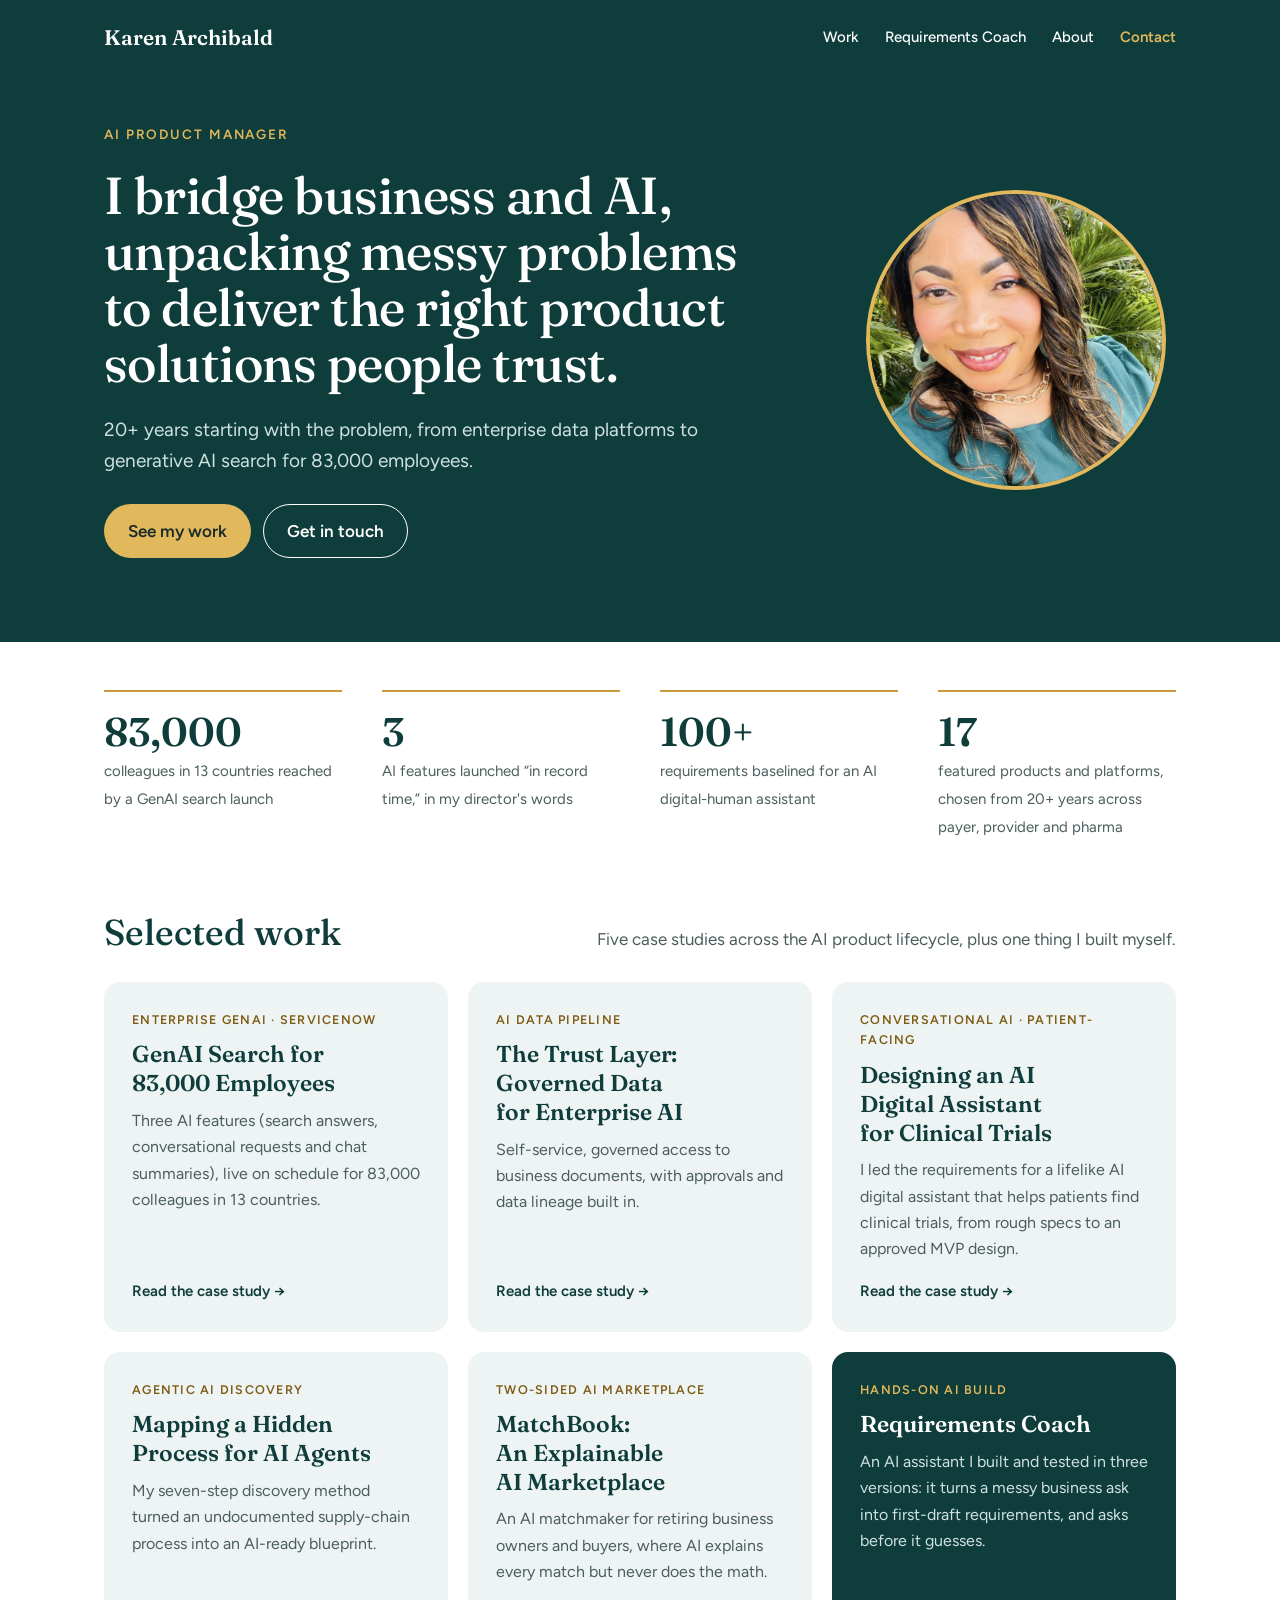
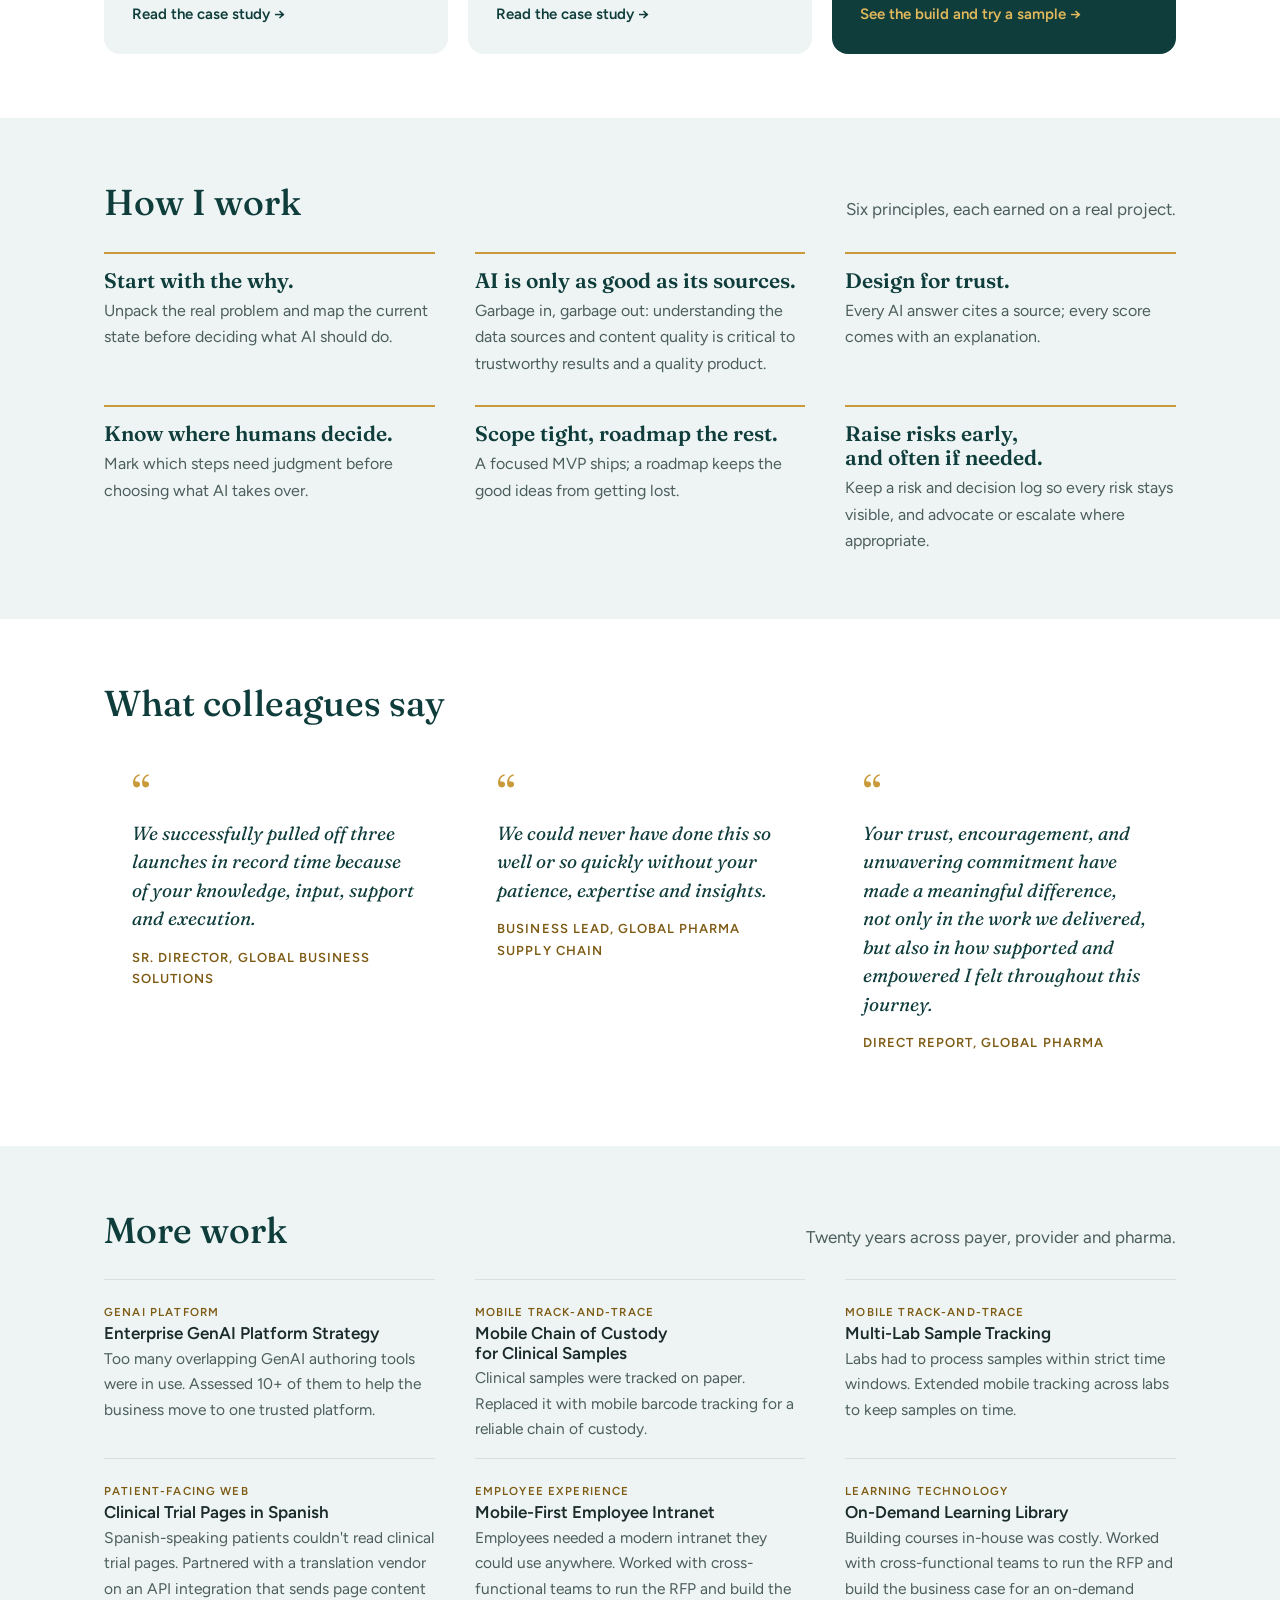
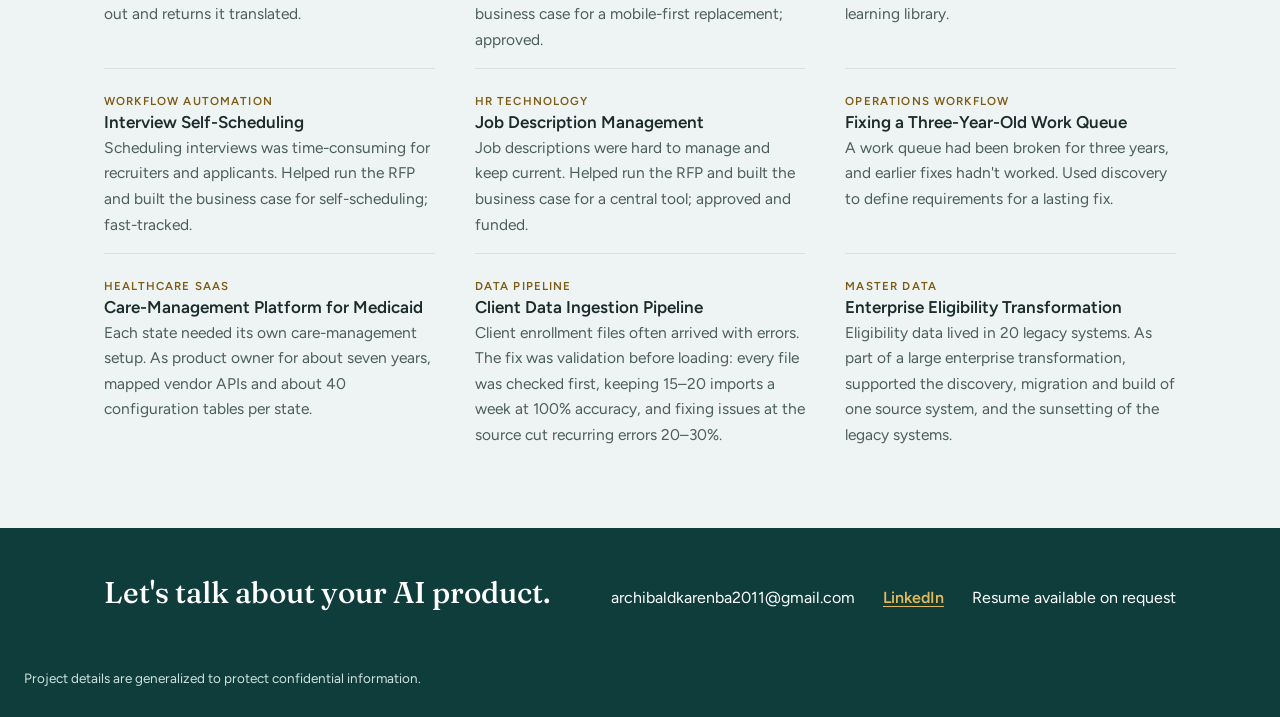
==== index.html @ f08c0277 "Add files via upload" ====
<!doctype html>
<html lang="en">
<head>
<meta charset="utf-8">
<meta name="viewport" content="width=device-width, initial-scale=1, viewport-fit=cover">
<title>Karen Archibald | AI Product Manager</title>
<meta name="description" content="AI product manager who bridges business and AI, unpacking messy problems to deliver the right product solutions people trust.">
<link rel="preconnect" href="https://fonts.googleapis.com">
<link rel="preconnect" href="https://fonts.gstatic.com" crossorigin>
<link rel="stylesheet" href="https://fonts.googleapis.com/css2?family=Fraunces:ital,opsz,wght@0,9..144,500;0,9..144,600;1,9..144,500&amp;family=Figtree:wght@400;500;600&amp;display=swap">
<link rel="stylesheet" href="assets/style.css">
</head>
<body>
<header class="band">
  <nav class="wrap nav" aria-label="Main">
    <a class="brand" href="index.html">Karen Archibald</a>
    <div class="links">
      <a href="index.html#work">Work</a>
      <a href="requirements-coach.html">Requirements Coach</a>
      <a href="about.html">About</a>
      <a class="cta" href="#contact">Contact</a>
    </div>
  </nav>
  <div class="wrap hero" id="top">
    <div class="hero-text">
      <div class="eyebrow">AI Product Manager</div>
      <h1>I bridge business and AI, unpacking messy problems to deliver the right product solutions people trust.</h1>
      <p class="lede">20+ years starting with the problem, from enterprise data platforms to generative AI search for 83,000 employees.</p>
      <div class="buttons">
        <a class="btn btn-gold" href="#work">See my work</a>
        <a class="btn btn-line" href="#contact">Get in touch</a>
      </div>
    </div>
    <div class="portrait"><img src="assets/headshot.jpg" alt="Karen Archibald" width="300" height="300"></div>
  </div>
</header>
<main>
  <div class="wrap proof" aria-label="At a glance">
    <div><strong>83,000</strong><span>colleagues in 13 countries reached by a GenAI search launch</span></div>
    <div><strong>3</strong><span>AI features launched “in record time,” in my director's words</span></div>
    <div><strong>100+</strong><span>requirements baselined for an AI digital-human assistant</span></div>
    <div><strong>17</strong><span>featured products and platforms, chosen from 20+ years across payer, provider and pharma</span></div>
  </div>
  <section id="work">
    <div class="wrap">
      <div class="section-head"><h2>Selected work</h2><p>Five case studies across the AI product lifecycle, plus one thing I built myself.</p></div>
      <div class="cards"><a class="card" href="work/genai-search.html"><span class="tag">Enterprise GenAI · ServiceNow</span><h3>GenAI Search for 83,000 Employees</h3><p>Three AI features (search answers, conversational requests and chat summaries), live on schedule for 83,000 colleagues in 13 countries.</p><span class="more">Read the case study →</span></a><a class="card" href="work/trust-layer.html"><span class="tag">AI data pipeline</span><h3>The Trust Layer: Governed Data for Enterprise AI</h3><p>Self-service, governed access to business documents, with approvals and data lineage built in.</p><span class="more">Read the case study →</span></a><a class="card" href="work/ai-digital-assistant.html"><span class="tag">Conversational AI · Patient-facing</span><h3>Designing an AI Digital Assistant for Clinical Trials</h3><p>I led the requirements for a lifelike AI digital assistant that helps patients find clinical trials, from rough specs to an approved MVP design.</p><span class="more">Read the case study →</span></a><a class="card" href="work/hidden-process.html"><span class="tag">Agentic AI discovery</span><h3>Mapping a Hidden Process for AI Agents</h3><p>My seven-step discovery method turned an undocumented supply-chain process into an AI-ready blueprint.</p><span class="more">Read the case study →</span></a><a class="card" href="work/matchbook.html"><span class="tag">Two-sided AI marketplace</span><h3>MatchBook: An Explainable AI Marketplace</h3><p>An AI matchmaker for retiring business owners and buyers, where AI explains every match but never does the math.</p><span class="more">Read the case study →</span></a><a class="card feature" href="requirements-coach.html"><span class="tag">Hands-on AI build</span><h3>Requirements Coach</h3><p>An AI assistant I built and tested in three versions: it turns a messy business ask into first-draft requirements, and asks before it guesses.</p><span class="more">See the build and try a sample →</span></a></div>
    </div>
  </section>
  <section class="tint">
    <div class="wrap">
      <div class="section-head"><h2>How I work</h2><p>Six principles, each earned on a real project.</p></div>
      <ul class="principles"><li><h3>Start with the why.</h3><p>Unpack the real problem and map the current state before deciding what AI should do.</p></li><li><h3>AI is only as good as its sources.</h3><p>Garbage in, garbage out: understanding the data sources and content quality is critical to trustworthy results and a quality product.</p></li><li><h3>Design for trust.</h3><p>Every AI answer cites a source; every score comes with an explanation.</p></li><li><h3>Know where humans decide.</h3><p>Mark which steps need judgment before choosing what AI takes over.</p></li><li><h3>Scope tight, roadmap the rest.</h3><p>A focused MVP ships; a roadmap keeps the good ideas from getting lost.</p></li><li><h3>Raise risks early, and often if needed.</h3><p>Keep a risk and decision log so every risk stays visible, and advocate or escalate where appropriate.</p></li></ul>
    </div>
  </section>
  <section>
    <div class="wrap">
      <div class="section-head"><h2>What colleagues say</h2></div>
      <div class="quotes"><figure class="quote"><blockquote>We successfully pulled off three launches in record time because of your knowledge, input, support and execution.</blockquote><figcaption>Sr. Director, Global Business Solutions</figcaption></figure><figure class="quote"><blockquote>We could never have done this so well or so quickly without your patience, expertise and insights.</blockquote><figcaption>Business lead, global pharma supply chain</figcaption></figure><figure class="quote"><blockquote>Your trust, encouragement, and unwavering commitment have made a meaningful difference, not only in the work we delivered, but also in how supported and empowered I felt throughout this journey.</blockquote><figcaption>Direct report, global pharma</figcaption></figure></div>
    </div>
  </section>
  <section class="tint">
    <div class="wrap">
      <div class="section-head"><h2>More work</h2><p>Twenty years across payer, provider and pharma.</p></div>
      <div class="compact"><div><span class="tag">GenAI platform</span><h3>Enterprise GenAI Platform Strategy</h3><p>Too many overlapping GenAI authoring tools were in use. Assessed 10+ of them to help the business move to one trusted platform.</p></div><div><span class="tag">Mobile track-and-trace</span><h3>Mobile Chain of Custody for Clinical Samples</h3><p>Clinical samples were tracked on paper. Replaced it with mobile barcode tracking for a reliable chain of custody.</p></div><div><span class="tag">Mobile track-and-trace</span><h3>Multi-Lab Sample Tracking</h3><p>Labs had to process samples within strict time windows. Extended mobile tracking across labs to keep samples on time.</p></div><div><span class="tag">Patient-facing web</span><h3>Clinical Trial Pages in Spanish</h3><p>Spanish-speaking patients couldn&#x27;t read clinical trial pages. Partnered with a translation vendor on an API integration that sends page content out and returns it translated.</p></div><div><span class="tag">Employee experience</span><h3>Mobile-First Employee Intranet</h3><p>Employees needed a modern intranet they could use anywhere. Worked with cross-functional teams to run the RFP and build the business case for a mobile-first replacement; approved.</p></div><div><span class="tag">Learning technology</span><h3>On-Demand Learning Library</h3><p>Building courses in-house was costly. Worked with cross-functional teams to run the RFP and build the business case for an on-demand learning library.</p></div><div><span class="tag">Workflow automation</span><h3>Interview Self-Scheduling</h3><p>Scheduling interviews was time-consuming for recruiters and applicants. Helped run the RFP and built the business case for self-scheduling; fast-tracked.</p></div><div><span class="tag">HR technology</span><h3>Job Description Management</h3><p>Job descriptions were hard to manage and keep current. Helped run the RFP and built the business case for a central tool; approved and funded.</p></div><div><span class="tag">Operations workflow</span><h3>Fixing a Three-Year-Old Work Queue</h3><p>A work queue had been broken for three years, and earlier fixes hadn&#x27;t worked. Used discovery to define requirements for a lasting fix.</p></div><div><span class="tag">Healthcare SaaS</span><h3>Care-Management Platform for Medicaid</h3><p>Each state needed its own care-management setup. As product owner for about seven years, mapped vendor APIs and about 40 configuration tables per state.</p></div><div><span class="tag">Data pipeline</span><h3>Client Data Ingestion Pipeline</h3><p>Client enrollment files often arrived with errors. The fix was validation before loading: every file was checked first, keeping 15–20 imports a week at 100% accuracy, and fixing issues at the source cut recurring errors 20–30%.</p></div><div><span class="tag">Master data</span><h3>Enterprise Eligibility Transformation</h3><p>Eligibility data lived in 20 legacy systems. As part of a large enterprise transformation, supported the discovery, migration and build of one source system, and the sunsetting of the legacy systems.</p></div></div>
    </div>
  </section>
</main>
<footer class="footer" id="contact">
  <div class="wrap footer-inner">
    <h2>Let's talk about your AI product.</h2>
    <div class="contact">
      <span class="email">archibaldkarenba2011@gmail.com</span>
      <a href="https://www.linkedin.com/in/karen-archibald-msis-cbap-pmp-csm-cspo-39a5b05" target="_blank" rel="noopener">LinkedIn</a>
      <span>Resume available on request</span>
    </div>
  </div>
  <p class="wrap fine">Project details are generalized to protect confidential information.</p>
</footer>
</body>
</html>
---- assets/style.css ----
/* Karen Archibald portfolio — "Warm and confident"
   Layout: deep-teal hero band, white reading pages, gold as the single accent. */
:root {
  --teal: #0F3D3B;        /* hero, footer, headings */
  --teal-soft: #EDF4F3;   /* card and panel fill */
  --ink: #1A2B2A;         /* body text */
  --muted: #4C5E5C;       /* secondary text */
  --rule: #D7E2E0;        /* hairlines */
  --gold: #C99A3B;        /* accent rules, marks */
  --gold-light: #E2B85C;  /* accent on dark */
  --gold-text: #7E5B14;   /* accent text on white (AA) */
  --on-dark-muted: #CFE2DF;
  --paper: #FFFFFF;
  --display: 'Fraunces', Georgia, 'Times New Roman', serif;
  --body: 'Figtree', 'Segoe UI', Helvetica, Arial, sans-serif;
  color-scheme: light;
}
* { box-sizing: border-box; }
html, body { margin: 0; }
body { background: var(--paper); color: var(--ink); font-family: var(--body); font-size: 17px; line-height: 1.65; }
img { max-width: 100%; display: block; }
a { color: var(--teal); text-underline-offset: 3px; }
a:hover { color: #0A2B29; }
:focus-visible { outline: 3px solid var(--gold); outline-offset: 3px; border-radius: 4px; }
.wrap { max-width: 1120px; margin: 0 auto; padding-inline: 24px; }
.narrow { max-width: 760px; margin: 0 auto; padding-inline: 24px; }

/* Header */
.band { background: var(--teal); color: #fff; }
.nav { display: flex; flex-wrap: wrap; gap: 12px 32px; align-items: center; justify-content: space-between; padding-block: 20px; }
.brand { font-family: var(--display); font-weight: 600; font-size: 21px; color: #fff; text-decoration: none; }
.brand:hover { color: #fff; }
.links { display: flex; flex-wrap: wrap; gap: 6px 26px; font-size: 15px; font-weight: 500; }
.links a { color: #fff; text-decoration: none; }
.links a:hover, .links a[aria-current="page"] { color: var(--gold-light); }
.links a.cta { color: var(--gold-light); font-weight: 600; }

/* Hero */
.hero { display: flex; flex-wrap: wrap; gap: 48px; align-items: center; padding-block: 48px 84px; }
.hero-text { flex: 1 1 460px; min-width: 0; display: flex; flex-direction: column; gap: 22px; }
.eyebrow { font-size: 13.5px; font-weight: 600; letter-spacing: 0.14em; text-transform: uppercase; color: var(--gold-text); }
.band .eyebrow { color: var(--gold-light); }
h1, h2, h3 { font-family: var(--display); font-weight: 500; line-height: 1.15; text-wrap: balance; margin: 0; color: var(--teal); }
.band h1 { color: #fff; }
.hero h1 { font-size: clamp(34px, 5vw, 52px); line-height: 1.08; letter-spacing: -0.01em; }
.lede { margin: 0; font-size: 19px; color: var(--on-dark-muted); max-width: 34em; }
.buttons { display: flex; flex-wrap: wrap; gap: 12px; padding-top: 6px; }
.btn { display: inline-block; padding: 13px 24px; border-radius: 999px; font-weight: 600; text-decoration: none; min-height: 44px; }
.btn-gold { background: var(--gold-light); color: var(--ink); }
.btn-gold:hover { background: #EBC877; color: var(--ink); }
.btn-line { border: 1.5px solid #fff; color: #fff; padding: 12px 23px; }
.btn-line:hover { background: rgba(255,255,255,0.1); color: #fff; }
.btn-teal { background: var(--teal); color: #fff; }
.btn-teal:hover { background: #0A2B29; color: #fff; }
.portrait { flex: 0 1 320px; min-width: 0; display: flex; justify-content: center; }
.portrait img { width: 100%; max-width: 300px; aspect-ratio: 1 / 1; object-fit: cover; object-position: center 22%; border-radius: 50%; border: 4px solid var(--gold-light); }

/* Sections */
section { padding-block: 64px; }
.section-head { display: flex; flex-wrap: wrap; gap: 8px 24px; align-items: baseline; justify-content: space-between; margin-bottom: 28px; }
.section-head h2 { font-size: clamp(28px, 3.4vw, 36px); }
.section-head p { margin: 0; color: var(--muted); max-width: 40em; }
.tint { background: var(--teal-soft); }

/* Proof bar */
.proof { display: flex; flex-wrap: wrap; gap: 28px 40px; padding-block: 48px 8px; }
.proof div { flex: 1 1 210px; min-width: 0; border-top: 2px solid var(--gold); padding-top: 16px; }
.proof strong { display: block; font-family: var(--display); font-weight: 600; font-size: 40px; line-height: 1.2; color: var(--teal); font-variant-numeric: tabular-nums; }
.proof span { font-size: 15px; color: var(--muted); }

/* Cards */
.cards { display: grid; grid-template-columns: repeat(auto-fill, minmax(min(100%, 320px), 1fr)); gap: 20px; }
.card { background: var(--teal-soft); border-radius: 16px; padding: 28px; text-decoration: none; color: var(--ink); display: flex; flex-direction: column; gap: 10px; transition: transform .15s ease, box-shadow .15s ease; }
.card:hover { color: var(--ink); transform: translateY(-2px); box-shadow: 0 8px 24px rgba(15,61,59,0.12); }
.tag { font-size: 12.5px; font-weight: 600; letter-spacing: 0.1em; text-transform: uppercase; color: var(--gold-text); }
.card h3 { font-weight: 600; font-size: 23px; line-height: 1.25; }
.card p { margin: 0; font-size: 16px; color: var(--muted); }
.card .more { margin-top: auto; padding-top: 6px; font-weight: 600; font-size: 15px; color: var(--teal); }
.card.feature { background: var(--teal); color: #fff; }
.card.feature h3 { color: #fff; }
.card.feature p { color: var(--on-dark-muted); }
.card.feature .tag { color: var(--gold-light); }
.card.feature .more { color: var(--gold-light); }

/* Principles */
.principles { list-style: none; margin: 0; padding: 0; display: grid; grid-template-columns: repeat(auto-fill, minmax(min(100%, 320px), 1fr)); gap: 28px 40px; }
.principles li { border-top: 2px solid var(--gold); padding-top: 14px; }
.principles h3 { font-size: 21px; font-weight: 600; margin-bottom: 6px; }
.principles p { margin: 0; color: var(--muted); font-size: 16px; }

/* Quotes */
.quotes { display: grid; grid-template-columns: repeat(auto-fill, minmax(min(100%, 320px), 1fr)); gap: 24px; }
.quote { margin: 0; background: #fff; border-radius: 16px; padding: 28px; display: flex; flex-direction: column; gap: 14px; }
.quote blockquote { margin: 0; font-family: var(--display); font-style: italic; font-size: 19px; line-height: 1.5; color: var(--teal); }
.quote blockquote::before { content: "\201C"; display: block; font-size: 48px; line-height: 0.6; color: var(--gold); font-style: normal; margin-bottom: 10px; }
.quote figcaption { font-size: 13px; font-weight: 600; letter-spacing: 0.08em; text-transform: uppercase; color: var(--gold-text); }
.pull { margin: 48px 0; text-align: center; display: flex; flex-direction: column; gap: 16px; align-items: center; }
.pull blockquote { margin: 0; font-family: var(--display); font-style: italic; font-size: clamp(21px, 2.6vw, 26px); line-height: 1.45; color: var(--teal); text-wrap: balance; }
.pull blockquote::before { content: "\201C"; display: block; font-size: 64px; line-height: 0.6; color: var(--gold); font-style: normal; margin-bottom: 12px; }
.pull figcaption { font-size: 13.5px; font-weight: 600; letter-spacing: 0.1em; text-transform: uppercase; color: var(--gold-text); }

/* Compact list (more work) */
.compact { display: grid; grid-template-columns: repeat(auto-fill, minmax(min(100%, 330px), 1fr)); gap: 0 40px; }
.compact div { border-top: 1px solid var(--rule); padding-block: 16px; }
.compact h3 { font-family: var(--body); font-size: 17px; font-weight: 600; color: var(--ink); }
.compact .tag { font-size: 11.5px; }
.compact p { margin: 2px 0 0; font-size: 15.5px; color: var(--muted); }

/* Case study page */
.cs-hero { padding-block: 40px 64px; display: flex; flex-direction: column; gap: 18px; }
.cs-hero h1 { font-size: clamp(32px, 4.6vw, 48px); }
.cs-hero .lede { font-size: 20px; }
.back { color: var(--on-dark-muted); font-size: 15px; text-decoration: none; }
.back:hover { color: #fff; }
.glance { display: grid; grid-template-columns: minmax(120px, 180px) 1fr; gap: 0; margin: 0; border-top: 1px solid var(--rule); }
.glance dt, .glance dd { margin: 0; padding: 12px 0; border-bottom: 1px solid var(--rule); }
.glance dt { font-size: 13px; font-weight: 600; letter-spacing: 0.08em; text-transform: uppercase; color: var(--gold-text); padding-top: 15px; }
.glance dd { font-size: 16px; }
.prose h2 { font-size: 30px; margin: 56px 0 16px; }
.prose p { margin: 0 0 16px; }
.prose ol, .prose ul { margin: 0 0 16px; padding-left: 1.3em; display: flex; flex-direction: column; gap: 12px; }
.prose li::marker { color: var(--gold-text); font-weight: 600; }
.prose strong { color: var(--teal); }
.status { display: inline-block; font-size: 13px; font-weight: 600; padding: 4px 12px; border-radius: 999px; background: var(--teal-soft); color: var(--teal); }
.figure { margin: 32px 0; }
.figure-scroll { overflow-x: auto; background: #fff; border: 1px solid var(--rule); border-radius: 12px; padding: 12px; }
.figure-scroll svg { width: 100%; min-width: 560px; height: auto; display: block; }
.figure figcaption { font-size: 14px; color: var(--muted); margin-top: 10px; }
.table-scroll { overflow-x: auto; margin: 0 0 16px; }
table { border-collapse: collapse; width: 100%; font-size: 15.5px; }
th, td { text-align: left; vertical-align: top; padding: 12px 14px; border-bottom: 1px solid var(--rule); }
th { font-size: 12.5px; letter-spacing: 0.08em; text-transform: uppercase; color: var(--gold-text); font-weight: 600; }
.next { display: flex; flex-wrap: wrap; gap: 12px 24px; justify-content: space-between; border-top: 1px solid var(--rule); padding-top: 24px; margin-top: 56px; font-weight: 600; }

/* Demo */
.demo { background: #fff; border: 1px solid var(--rule); border-radius: 16px; overflow: hidden; }
.demo-tabs { display: flex; flex-wrap: wrap; gap: 8px; padding: 16px; background: var(--teal-soft); border-bottom: 1px solid var(--rule); }
.demo-tabs button { font: inherit; font-size: 15px; font-weight: 600; min-height: 44px; padding: 10px 18px; border-radius: 999px; border: 1.5px solid var(--teal); background: #fff; color: var(--teal); cursor: pointer; }
.demo-tabs button[aria-selected="true"] { background: var(--teal); color: #fff; }
.demo-body { padding: 24px; display: flex; flex-direction: column; gap: 18px; }
.demo-ask { background: var(--teal-soft); border-radius: 12px; padding: 16px 18px; font-size: 16px; }
.demo-ask b { display: block; font-size: 12.5px; letter-spacing: 0.08em; text-transform: uppercase; color: var(--gold-text); margin-bottom: 4px; }
.demo-out { max-height: 560px; overflow-y: auto; border: 1px solid var(--rule); border-radius: 12px; padding: 20px 22px; font-size: 15.5px; }
.coach-reply h4 { font-family: var(--display); font-weight: 600; font-size: 19px; color: var(--teal); margin: 18px 0 6px; }
.coach-reply h4:first-child { margin-top: 0; }
.coach-reply p { margin: 0 0 8px; }
.coach-reply ul { margin: 0 0 8px; padding-left: 1.2em; }
.coach-reply table { font-size: 14.5px; margin-bottom: 8px; }
.demo-note { font-size: 14px; color: var(--muted); margin: 0; }
.compare { display: grid; grid-template-columns: repeat(auto-fit, minmax(min(100%, 300px), 1fr)); gap: 16px; }
.compare > div { border-radius: 12px; padding: 18px 20px; }
.compare .before { background: #F6F2EA; }
.compare .after { background: var(--teal-soft); }
.compare h4 { margin: 0 0 8px; font-size: 13px; letter-spacing: 0.08em; text-transform: uppercase; color: var(--gold-text); }
.compare ul { margin: 0; padding-left: 1.2em; display: flex; flex-direction: column; gap: 8px; font-size: 15.5px; }

/* About */
.about-grid { display: flex; flex-wrap: wrap; gap: 40px; align-items: flex-start; }
.about-grid > .prose { flex: 1 1 480px; min-width: 0; }
.about-side { flex: 0 1 300px; min-width: 0; display: flex; flex-direction: column; gap: 20px; }
.about-side img { border-radius: 16px; aspect-ratio: 4 / 5; object-fit: cover; object-position: center 20%; }
.chips { display: flex; flex-wrap: wrap; gap: 8px; list-style: none; padding: 0; margin: 0 0 16px; }
.chips li { background: var(--teal-soft); color: var(--teal); font-size: 14.5px; font-weight: 500; padding: 6px 14px; border-radius: 999px; }

/* Footer */
.footer { background: var(--teal); color: #fff; }
.footer-inner { display: flex; flex-wrap: wrap; gap: 20px 48px; align-items: baseline; justify-content: space-between; padding-block: 48px 56px; }
.footer h2 { color: #fff; font-size: clamp(24px, 3vw, 30px); }
.contact { display: flex; flex-wrap: wrap; gap: 8px 28px; font-size: 16px; align-items: baseline; }
.contact a { color: var(--gold-light); font-weight: 600; }
.contact .email { user-select: all; }
.fine { font-size: 13.5px; color: var(--on-dark-muted); padding-bottom: 28px; margin: 0; }

@media (max-width: 560px) {
  section { padding-block: 48px; }
  .glance { grid-template-columns: 1fr; }
  .glance dt { border-bottom: 0; padding-bottom: 0; }
}
@media (prefers-reduced-motion: reduce) { .card { transition: none; } .card:hover { transform: none; } }

[hidden] { display: none !important; }
.coach-reply .sub { font-weight: 600; color: var(--teal); margin-top: 10px; }

/* Requirements Coach: product-style sample */
.app { background: #fff; border: 1px solid var(--rule); border-radius: 18px; overflow: hidden; box-shadow: 0 10px 30px rgba(15,61,59,.08); }
.app-bar { display: flex; flex-wrap: wrap; justify-content: space-between; align-items: center; gap: 6px 16px; padding: 14px 20px; background: var(--teal); color: #fff; }
.app-name { display: inline-flex; align-items: center; gap: 10px; font-weight: 600; font-size: 16px; }
.app-dot { width: 10px; height: 10px; border-radius: 50%; background: var(--gold); box-shadow: 0 0 0 3px rgba(201,154,59,.25); }
.app-ver { font-size: 13.5px; color: #CFE2DF; }
.app .demo-tabs { align-items: center; }
.tabs-label { font-size: 12.5px; font-weight: 600; letter-spacing: .08em; text-transform: uppercase; color: var(--gold-text); margin-right: 4px; }
.chat { display: flex; flex-direction: column; gap: 20px; padding: 24px 20px; background: #FAFCFB; }
.msg .who { font-size: 12.5px; font-weight: 600; letter-spacing: .04em; color: var(--muted); margin-bottom: 6px; }
.msg-user { align-self: flex-end; max-width: 85%; text-align: right; }
.msg-user .bubble { text-align: left; background: var(--teal); color: #fff; border-radius: 16px 16px 4px 16px; padding: 14px 18px; font-size: 16px; line-height: 1.55; }
.msg-coach { display: flex; gap: 12px; align-items: flex-start; }
.msg-main { min-width: 0; flex: 1; }
.avatar { flex: none; width: 36px; height: 36px; border-radius: 50%; background: var(--gold-soft, #FBF3E2); border: 1.5px solid var(--gold); color: var(--teal); font-weight: 700; font-size: 13px; display: grid; place-items: center; }
.msg-coach .bubble { background: #fff; border: 1px solid var(--rule); border-radius: 4px 16px 16px 16px; padding: 18px 20px; font-size: 15.5px; }
.msg-coach .bubble ol { margin: 0 0 10px; padding-left: 1.6em; }
.msg-coach .bubble ol li { margin-bottom: 6px; }
.doc-title { font-weight: 600; color: var(--teal); margin-bottom: 12px !important; }
.more-draft { margin-top: 14px; border-top: 1px solid var(--rule); padding-top: 12px; }
.more-draft summary { cursor: pointer; font-weight: 600; color: var(--teal); list-style: none; display: inline-flex; align-items: center; gap: 8px; min-height: 44px; }
.more-draft summary::-webkit-details-marker { display: none; }
.more-draft summary::before { content: "+"; display: inline-grid; place-items: center; width: 22px; height: 22px; border-radius: 50%; border: 1.5px solid var(--teal); font-size: 15px; line-height: 1; }
.more-draft[open] summary::before { content: "–"; }
.more-draft .open { display: none; }
.more-draft[open] .open { display: inline; }
.more-draft[open] .closed { display: none; }
.more-draft[open] summary { margin-bottom: 10px; }
.app-foot { padding: 12px 20px; font-size: 13.5px; color: var(--muted); border-top: 1px solid var(--rule); background: #fff; }
@media (max-width: 600px) { .msg-user { max-width: 95%; } .chat { padding: 18px 12px; } .avatar { display: none; } }
.draft-rest { max-height: 560px; overflow-y: auto; padding-right: 6px; }
.story { margin-top: 12px !important; }
.work-links { list-style: none; padding: 0; margin: 0 0 8px; }
.work-links li { border-bottom: 1px solid var(--rule); }
.work-links a { display: block; padding: 12px 0; font-weight: 600; color: var(--teal); text-decoration: none; }
.work-links a::after { content: " →"; color: var(--gold-text); }
.work-links a:hover { text-decoration: underline; }
.btn-soon { background: var(--teal-soft); color: var(--teal); border: 1.5px dashed var(--teal); cursor: default; }
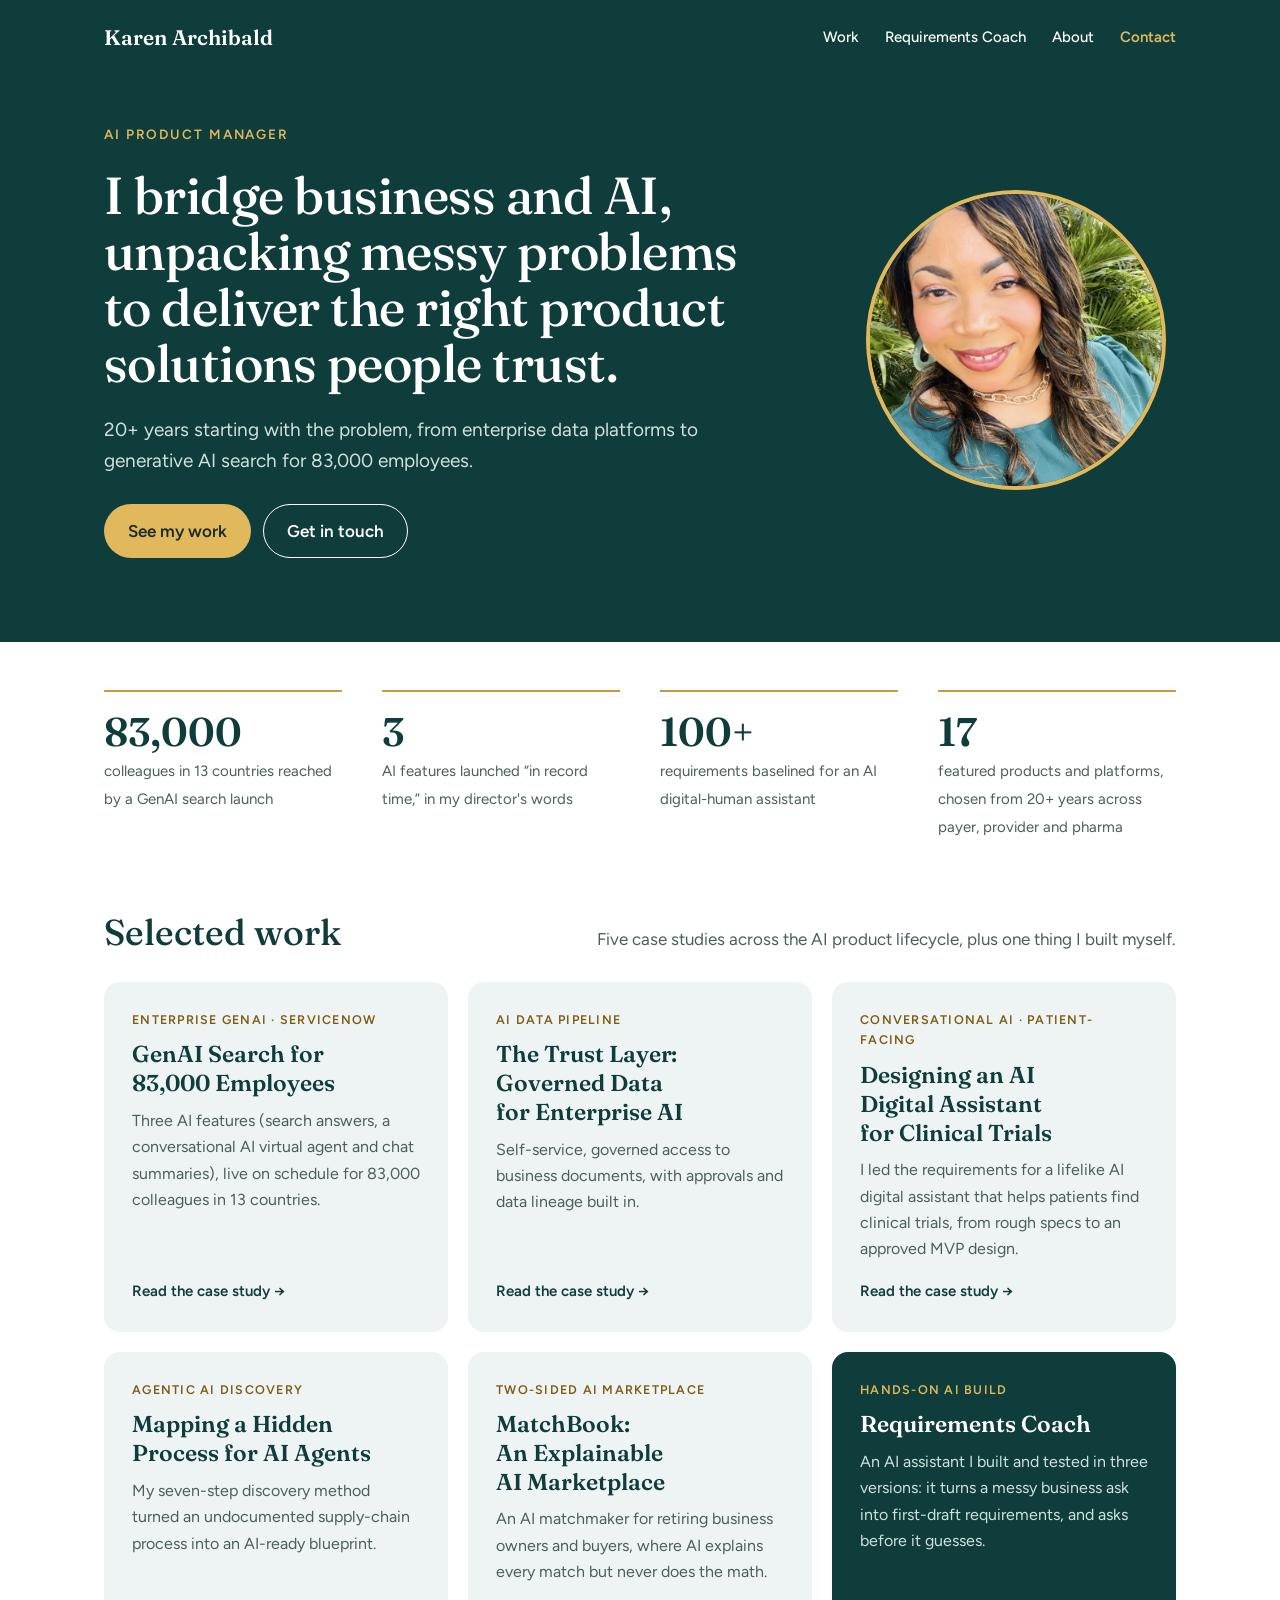
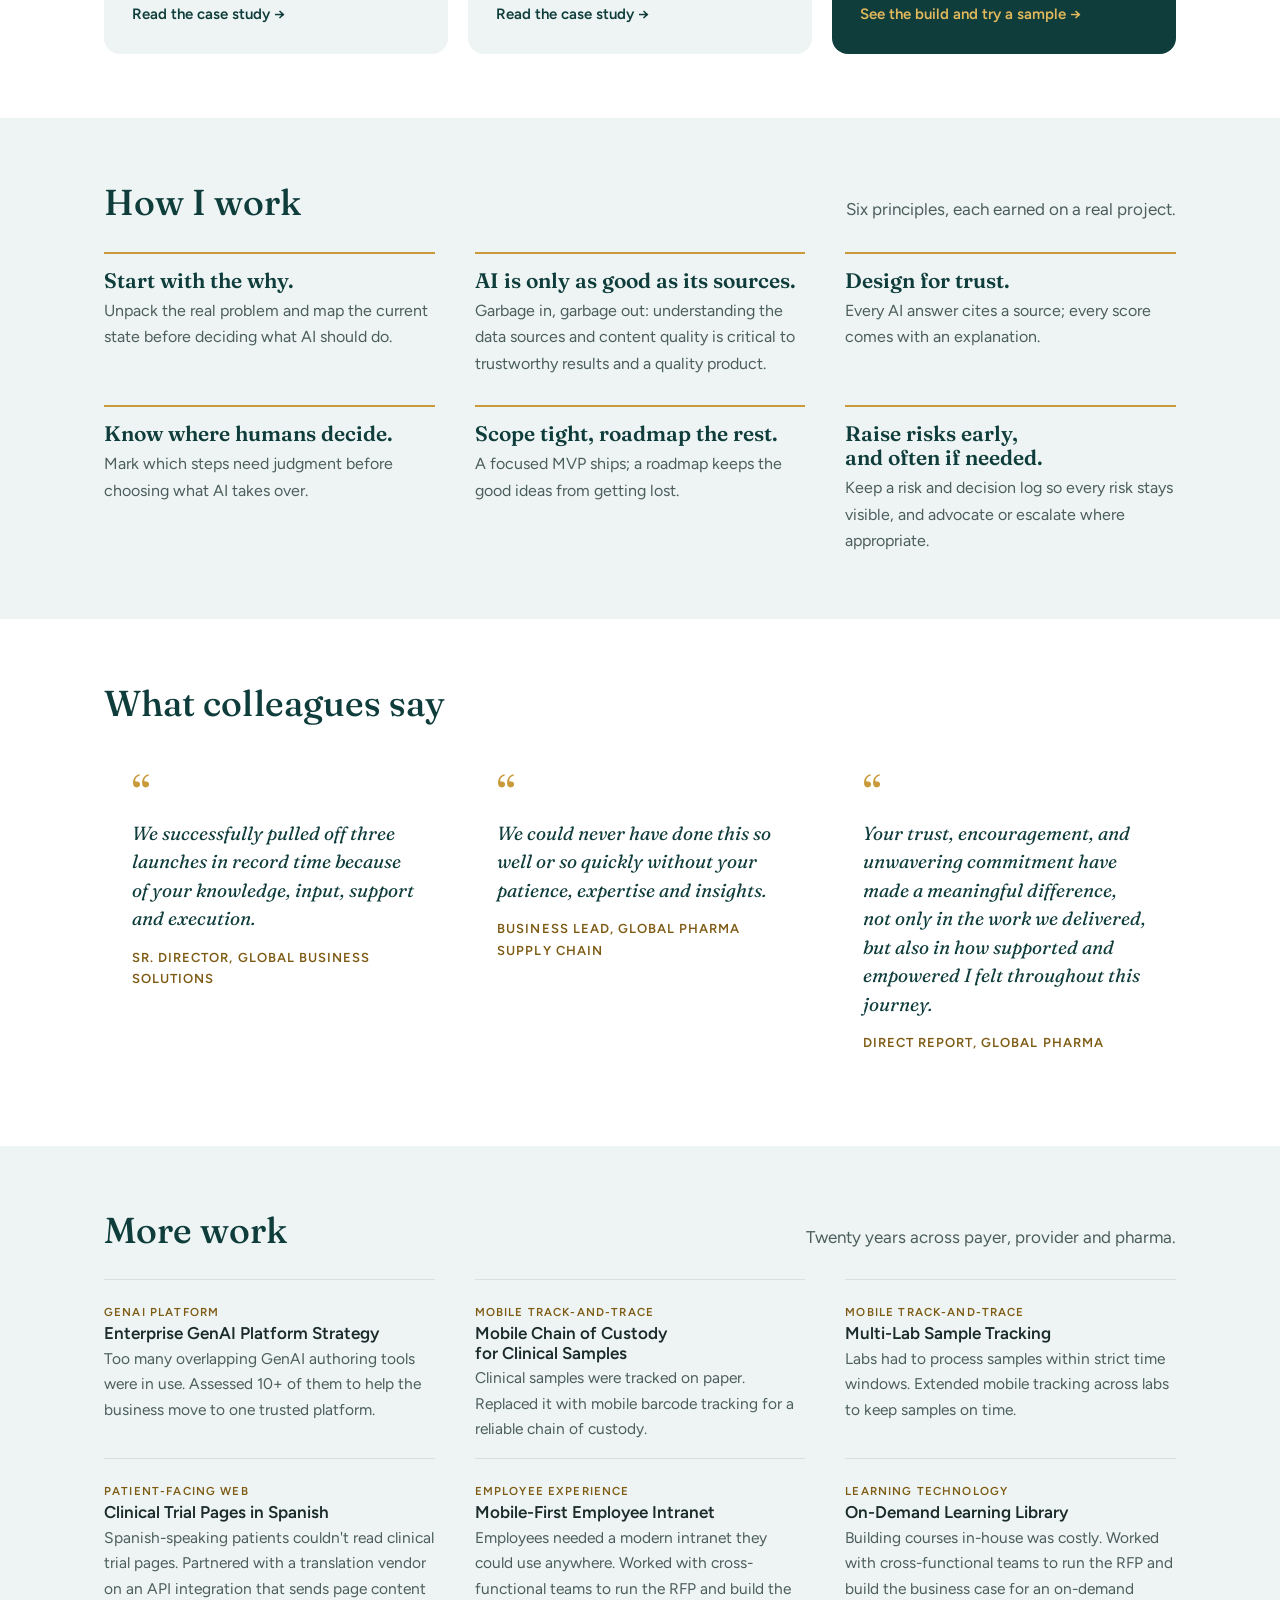
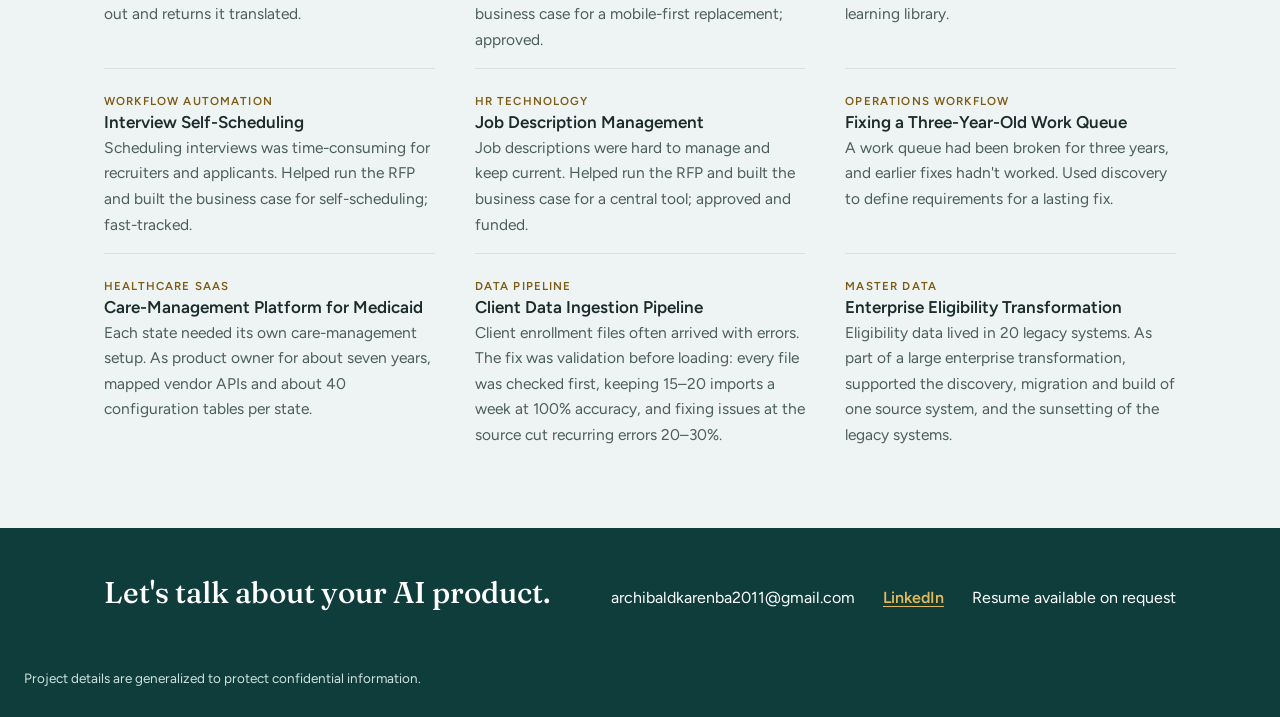
==== commit 82845359: "Add files via upload" ====
--- a/index.html
+++ b/index.html
@@ -44,7 +44,7 @@
   <section id="work">
     <div class="wrap">
       <div class="section-head"><h2>Selected work</h2><p>Five case studies across the AI product lifecycle, plus one thing I built myself.</p></div>
-      <div class="cards"><a class="card" href="work/genai-search.html"><span class="tag">Enterprise GenAI · ServiceNow</span><h3>GenAI Search for 83,000 Employees</h3><p>Three AI features (search answers, conversational requests and chat summaries), live on schedule for 83,000 colleagues in 13 countries.</p><span class="more">Read the case study →</span></a><a class="card" href="work/trust-layer.html"><span class="tag">AI data pipeline</span><h3>The Trust Layer: Governed Data for Enterprise AI</h3><p>Self-service, governed access to business documents, with approvals and data lineage built in.</p><span class="more">Read the case study →</span></a><a class="card" href="work/ai-digital-assistant.html"><span class="tag">Conversational AI · Patient-facing</span><h3>Designing an AI Digital Assistant for Clinical Trials</h3><p>I led the requirements for a lifelike AI digital assistant that helps patients find clinical trials, from rough specs to an approved MVP design.</p><span class="more">Read the case study →</span></a><a class="card" href="work/hidden-process.html"><span class="tag">Agentic AI discovery</span><h3>Mapping a Hidden Process for AI Agents</h3><p>My seven-step discovery method turned an undocumented supply-chain process into an AI-ready blueprint.</p><span class="more">Read the case study →</span></a><a class="card" href="work/matchbook.html"><span class="tag">Two-sided AI marketplace</span><h3>MatchBook: An Explainable AI Marketplace</h3><p>An AI matchmaker for retiring business owners and buyers, where AI explains every match but never does the math.</p><span class="more">Read the case study →</span></a><a class="card feature" href="requirements-coach.html"><span class="tag">Hands-on AI build</span><h3>Requirements Coach</h3><p>An AI assistant I built and tested in three versions: it turns a messy business ask into first-draft requirements, and asks before it guesses.</p><span class="more">See the build and try a sample →</span></a></div>
+      <div class="cards"><a class="card" href="work/genai-search.html"><span class="tag">Enterprise GenAI · ServiceNow</span><h3>GenAI Search for 83,000 Employees</h3><p>Three AI features (search answers, a conversational AI virtual agent and chat summaries), live on schedule for 83,000 colleagues in 13 countries.</p><span class="more">Read the case study →</span></a><a class="card" href="work/trust-layer.html"><span class="tag">AI data pipeline</span><h3>The Trust Layer: Governed Data for Enterprise AI</h3><p>Self-service, governed access to business documents, with approvals and data lineage built in.</p><span class="more">Read the case study →</span></a><a class="card" href="work/ai-digital-assistant.html"><span class="tag">Conversational AI · Patient-facing</span><h3>Designing an AI Digital Assistant for Clinical Trials</h3><p>I led the requirements for a lifelike AI digital assistant that helps patients find clinical trials, from rough specs to an approved MVP design.</p><span class="more">Read the case study →</span></a><a class="card" href="work/hidden-process.html"><span class="tag">Agentic AI discovery</span><h3>Mapping a Hidden Process for AI Agents</h3><p>My seven-step discovery method turned an undocumented supply-chain process into an AI-ready blueprint.</p><span class="more">Read the case study →</span></a><a class="card" href="work/matchbook.html"><span class="tag">Two-sided AI marketplace</span><h3>MatchBook: An Explainable AI Marketplace</h3><p>An AI matchmaker for retiring business owners and buyers, where AI explains every match but never does the math.</p><span class="more">Read the case study →</span></a><a class="card feature" href="requirements-coach.html"><span class="tag">Hands-on AI build</span><h3>Requirements Coach</h3><p>An AI assistant I built and tested in three versions: it turns a messy business ask into first-draft requirements, and asks before it guesses.</p><span class="more">See the build and try a sample →</span></a></div>
     </div>
   </section>
   <section class="tint">
--- a/assets/style.css
+++ b/assets/style.css
@@ -219,3 +219,11 @@
 .work-links a::after { content: " →"; color: var(--gold-text); }
 .work-links a:hover { text-decoration: underline; }
 .btn-soon { background: var(--teal-soft); color: var(--teal); border: 1.5px dashed var(--teal); cursor: default; }
+/* Toolkit groups */
+.toolkit { display: grid; grid-template-columns: repeat(2, minmax(0, 1fr)); gap: 16px; margin: 0 0 24px; }
+.tk-group { background: #fff; border: 1px solid var(--rule); border-radius: 14px; padding: 18px 18px 14px; }
+.tk-group h3 { font-family: var(--body); font-size: 13px; font-weight: 600; color: var(--gold-text); letter-spacing: .1em; text-transform: uppercase; margin: 0 0 12px; }
+.prose ul.chips { display: flex; flex-direction: row; flex-wrap: wrap; gap: 8px; list-style: none; padding: 0; margin: 0; }
+.prose ul.chips li { margin: 0; }
+.prose ul.chips li::marker { content: none; }
+@media (max-width: 720px) { .toolkit { grid-template-columns: 1fr; } }
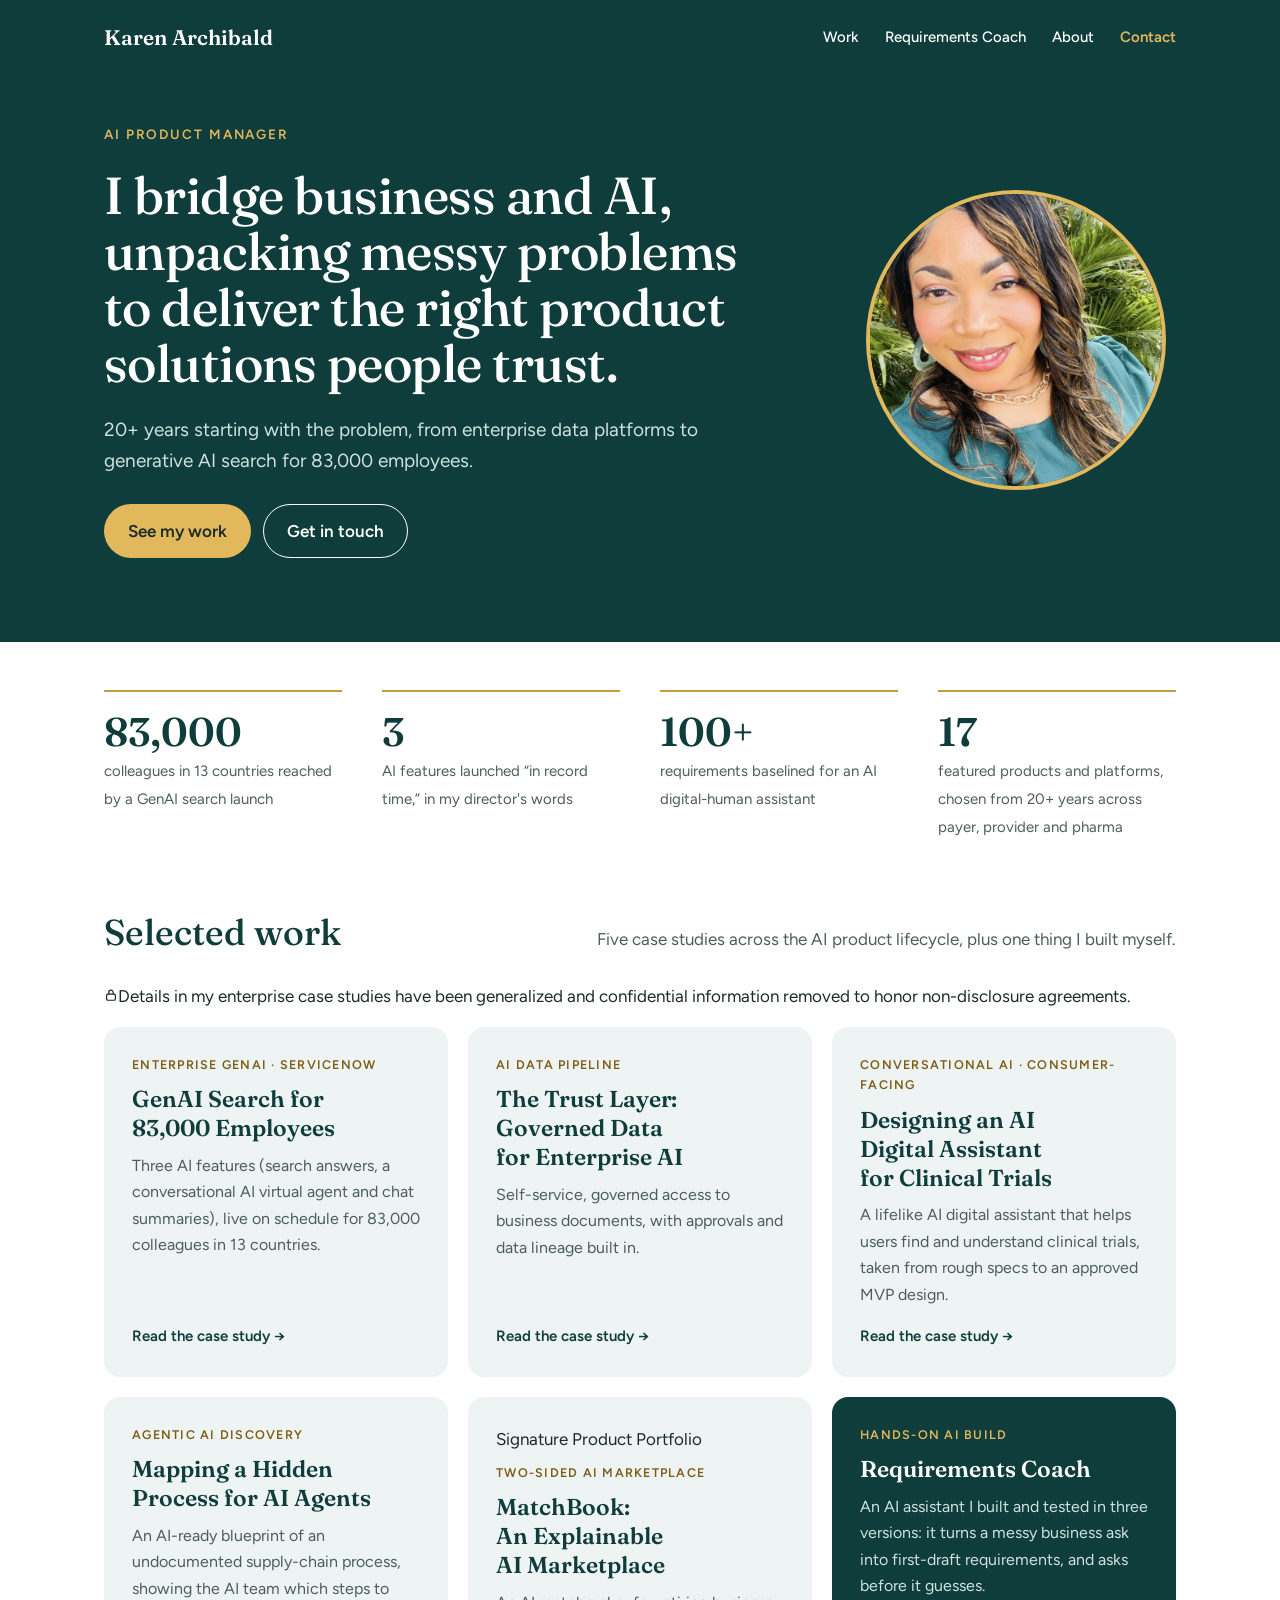
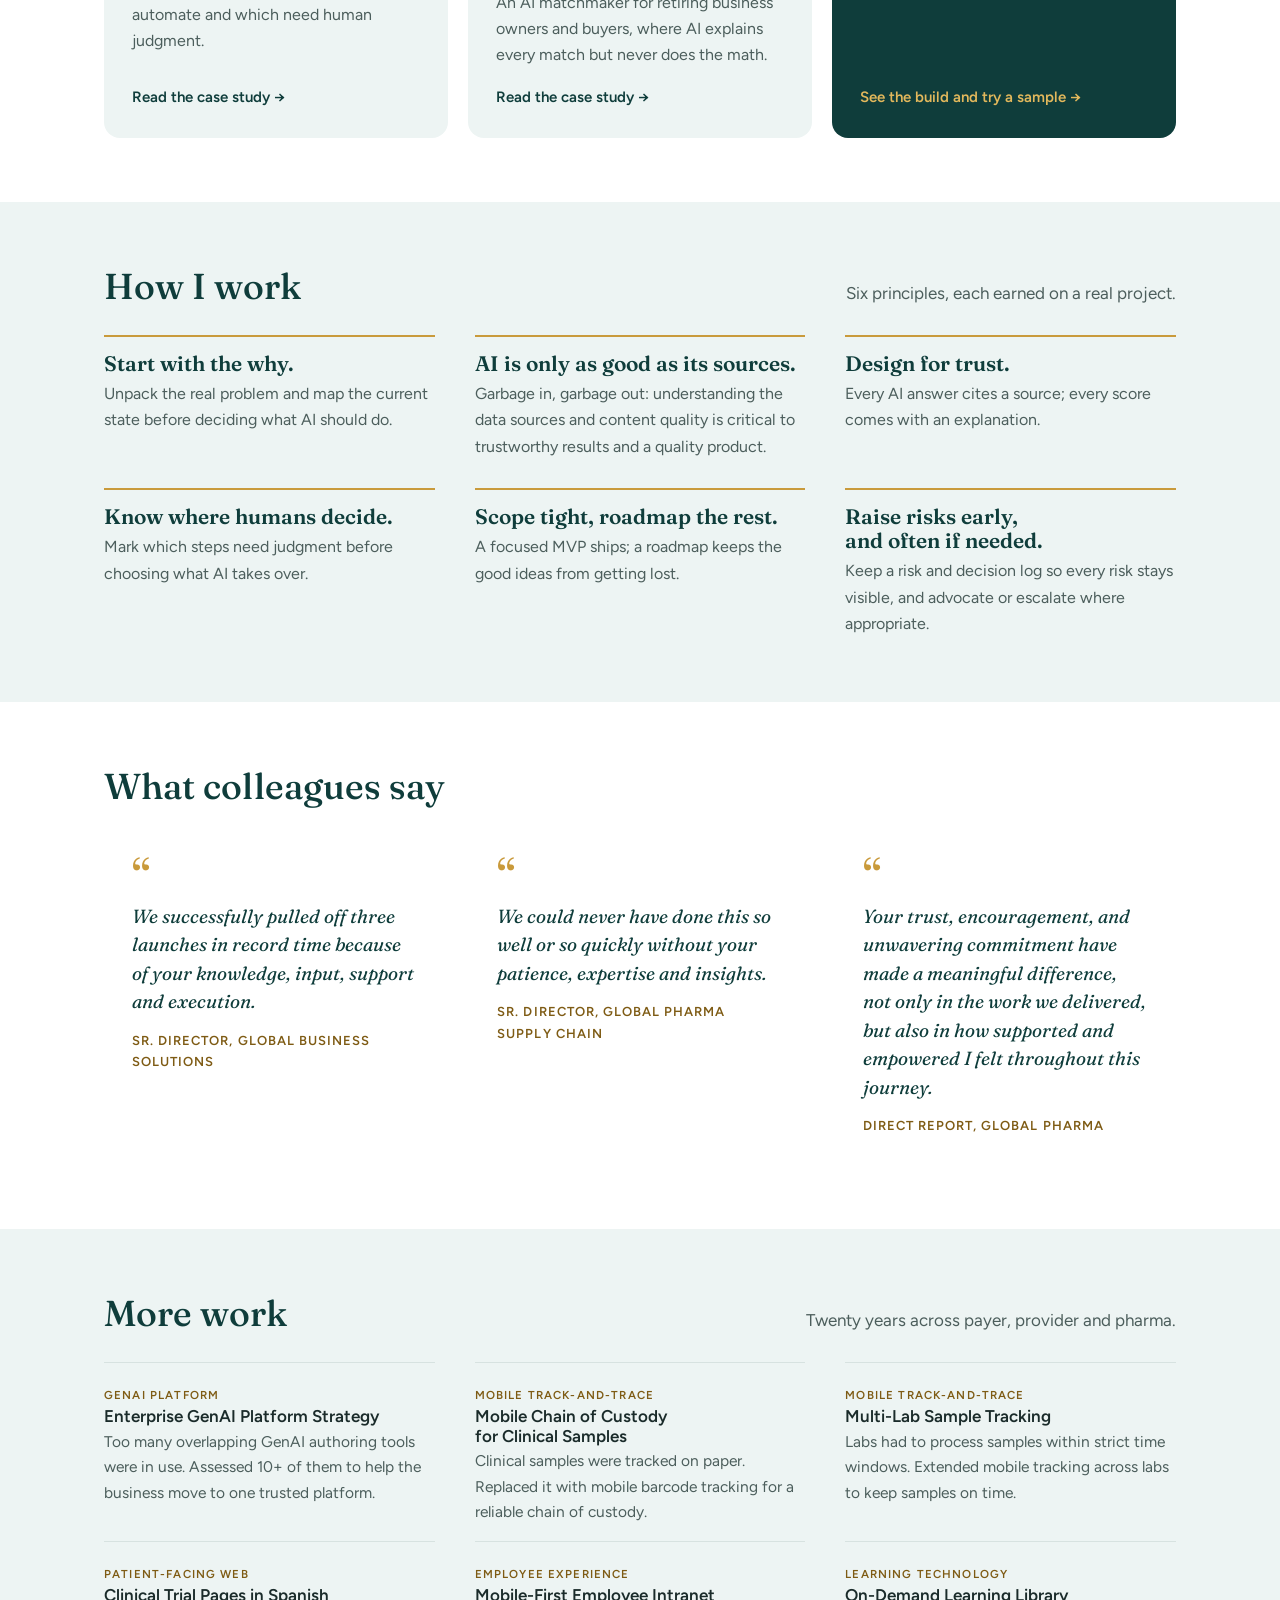
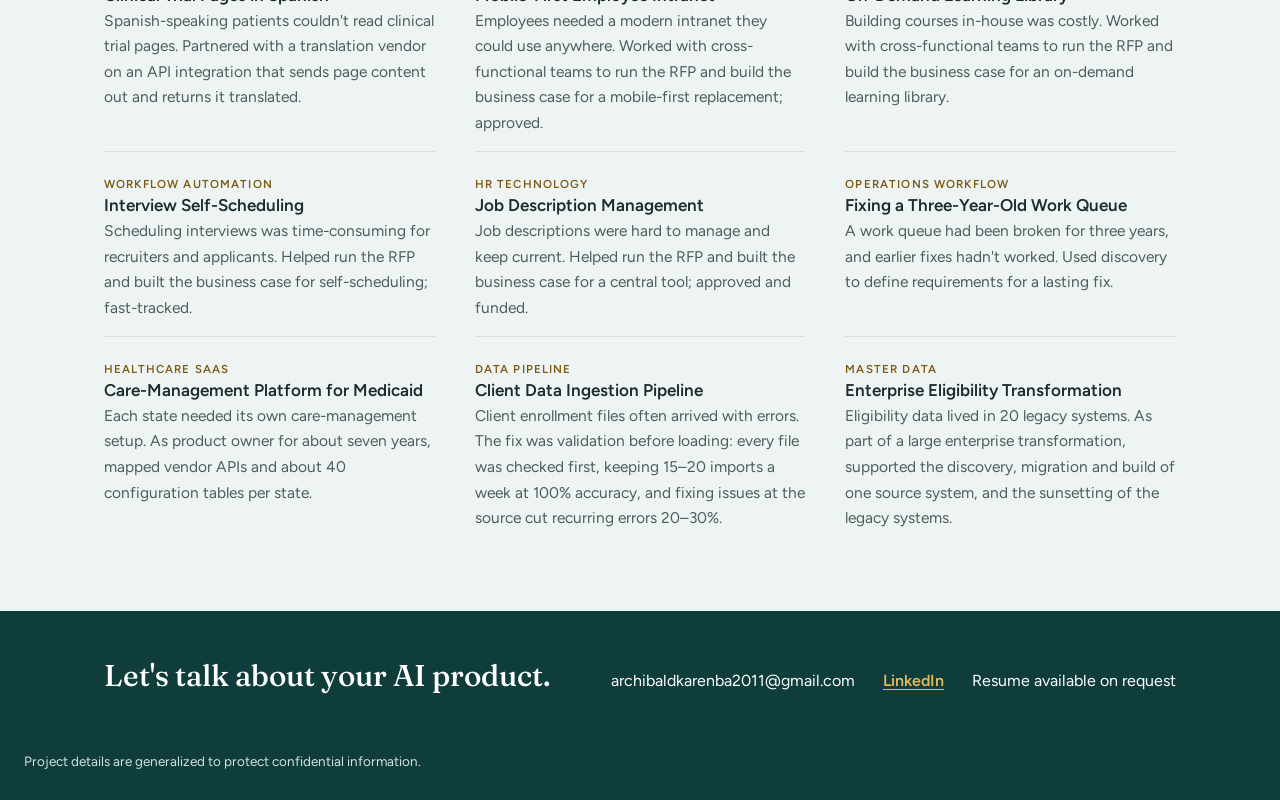
==== commit 815dc3ed: "Add files via upload" ====
--- a/index.html
+++ b/index.html
@@ -44,7 +44,8 @@
   <section id="work">
     <div class="wrap">
       <div class="section-head"><h2>Selected work</h2><p>Five case studies across the AI product lifecycle, plus one thing I built myself.</p></div>
-      <div class="cards"><a class="card" href="work/genai-search.html"><span class="tag">Enterprise GenAI · ServiceNow</span><h3>GenAI Search for 83,000 Employees</h3><p>Three AI features (search answers, a conversational AI virtual agent and chat summaries), live on schedule for 83,000 colleagues in 13 countries.</p><span class="more">Read the case study →</span></a><a class="card" href="work/trust-layer.html"><span class="tag">AI data pipeline</span><h3>The Trust Layer: Governed Data for Enterprise AI</h3><p>Self-service, governed access to business documents, with approvals and data lineage built in.</p><span class="more">Read the case study →</span></a><a class="card" href="work/ai-digital-assistant.html"><span class="tag">Conversational AI · Patient-facing</span><h3>Designing an AI Digital Assistant for Clinical Trials</h3><p>I led the requirements for a lifelike AI digital assistant that helps patients find clinical trials, from rough specs to an approved MVP design.</p><span class="more">Read the case study →</span></a><a class="card" href="work/hidden-process.html"><span class="tag">Agentic AI discovery</span><h3>Mapping a Hidden Process for AI Agents</h3><p>My seven-step discovery method turned an undocumented supply-chain process into an AI-ready blueprint.</p><span class="more">Read the case study →</span></a><a class="card" href="work/matchbook.html"><span class="tag">Two-sided AI marketplace</span><h3>MatchBook: An Explainable AI Marketplace</h3><p>An AI matchmaker for retiring business owners and buyers, where AI explains every match but never does the math.</p><span class="more">Read the case study →</span></a><a class="card feature" href="requirements-coach.html"><span class="tag">Hands-on AI build</span><h3>Requirements Coach</h3><p>An AI assistant I built and tested in three versions: it turns a messy business ask into first-draft requirements, and asks before it guesses.</p><span class="more">See the build and try a sample →</span></a></div>
+      <p class="nda work-note"><svg viewBox="0 0 16 16" width="14" height="14" aria-hidden="true"><rect x="3" y="7" width="10" height="7" rx="1.5" fill="none" stroke="currentColor" stroke-width="1.4"/><path d="M5.5 7V5a2.5 2.5 0 0 1 5 0v2" fill="none" stroke="currentColor" stroke-width="1.4"/></svg><span>Details in my enterprise case studies have been generalized and confidential information removed to honor non-disclosure agreements.</span></p>
+      <div class="cards"><a class="card" href="work/genai-search.html"><span class="tag">Enterprise GenAI · ServiceNow</span><h3>GenAI Search for 83,000 Employees</h3><p>Three AI features (search answers, a conversational AI virtual agent and chat summaries), live on schedule for 83,000 colleagues in 13 countries.</p><span class="more">Read the case study →</span></a><a class="card" href="work/trust-layer.html"><span class="tag">AI data pipeline</span><h3>The Trust Layer: Governed Data for Enterprise AI</h3><p>Self-service, governed access to business documents, with approvals and data lineage built in.</p><span class="more">Read the case study →</span></a><a class="card" href="work/ai-digital-assistant.html"><span class="tag">Conversational AI · Consumer-facing</span><h3>Designing an AI Digital Assistant for Clinical Trials</h3><p>A lifelike AI digital assistant that helps users find and understand clinical trials, taken from rough specs to an approved MVP design.</p><span class="more">Read the case study →</span></a><a class="card" href="work/hidden-process.html"><span class="tag">Agentic AI discovery</span><h3>Mapping a Hidden Process for AI Agents</h3><p>An AI-ready blueprint of an undocumented supply-chain process, showing the AI team which steps to automate and which need human judgment.</p><span class="more">Read the case study →</span></a><a class="card signature" href="work/matchbook.html"><span class="sig-badge">Signature Product Portfolio</span><span class="tag">Two-sided AI marketplace</span><h3>MatchBook: An Explainable AI Marketplace</h3><p>An AI matchmaker for retiring business owners and buyers, where AI explains every match but never does the math.</p><span class="more">Read the case study →</span></a><a class="card feature" href="requirements-coach.html"><span class="tag">Hands-on AI build</span><h3>Requirements Coach</h3><p>An AI assistant I built and tested in three versions: it turns a messy business ask into first-draft requirements, and asks before it guesses.</p><span class="more">See the build and try a sample →</span></a></div>
     </div>
   </section>
   <section class="tint">
@@ -56,7 +57,7 @@
   <section>
     <div class="wrap">
       <div class="section-head"><h2>What colleagues say</h2></div>
-      <div class="quotes"><figure class="quote"><blockquote>We successfully pulled off three launches in record time because of your knowledge, input, support and execution.</blockquote><figcaption>Sr. Director, Global Business Solutions</figcaption></figure><figure class="quote"><blockquote>We could never have done this so well or so quickly without your patience, expertise and insights.</blockquote><figcaption>Business lead, global pharma supply chain</figcaption></figure><figure class="quote"><blockquote>Your trust, encouragement, and unwavering commitment have made a meaningful difference, not only in the work we delivered, but also in how supported and empowered I felt throughout this journey.</blockquote><figcaption>Direct report, global pharma</figcaption></figure></div>
+      <div class="quotes"><figure class="quote"><blockquote>We successfully pulled off three launches in record time because of your knowledge, input, support and execution.</blockquote><figcaption>Sr. Director, Global Business Solutions</figcaption></figure><figure class="quote"><blockquote>We could never have done this so well or so quickly without your patience, expertise and insights.</blockquote><figcaption>Sr. Director, global pharma supply chain</figcaption></figure><figure class="quote"><blockquote>Your trust, encouragement, and unwavering commitment have made a meaningful difference, not only in the work we delivered, but also in how supported and empowered I felt throughout this journey.</blockquote><figcaption>Direct report, global pharma</figcaption></figure></div>
     </div>
   </section>
   <section class="tint">
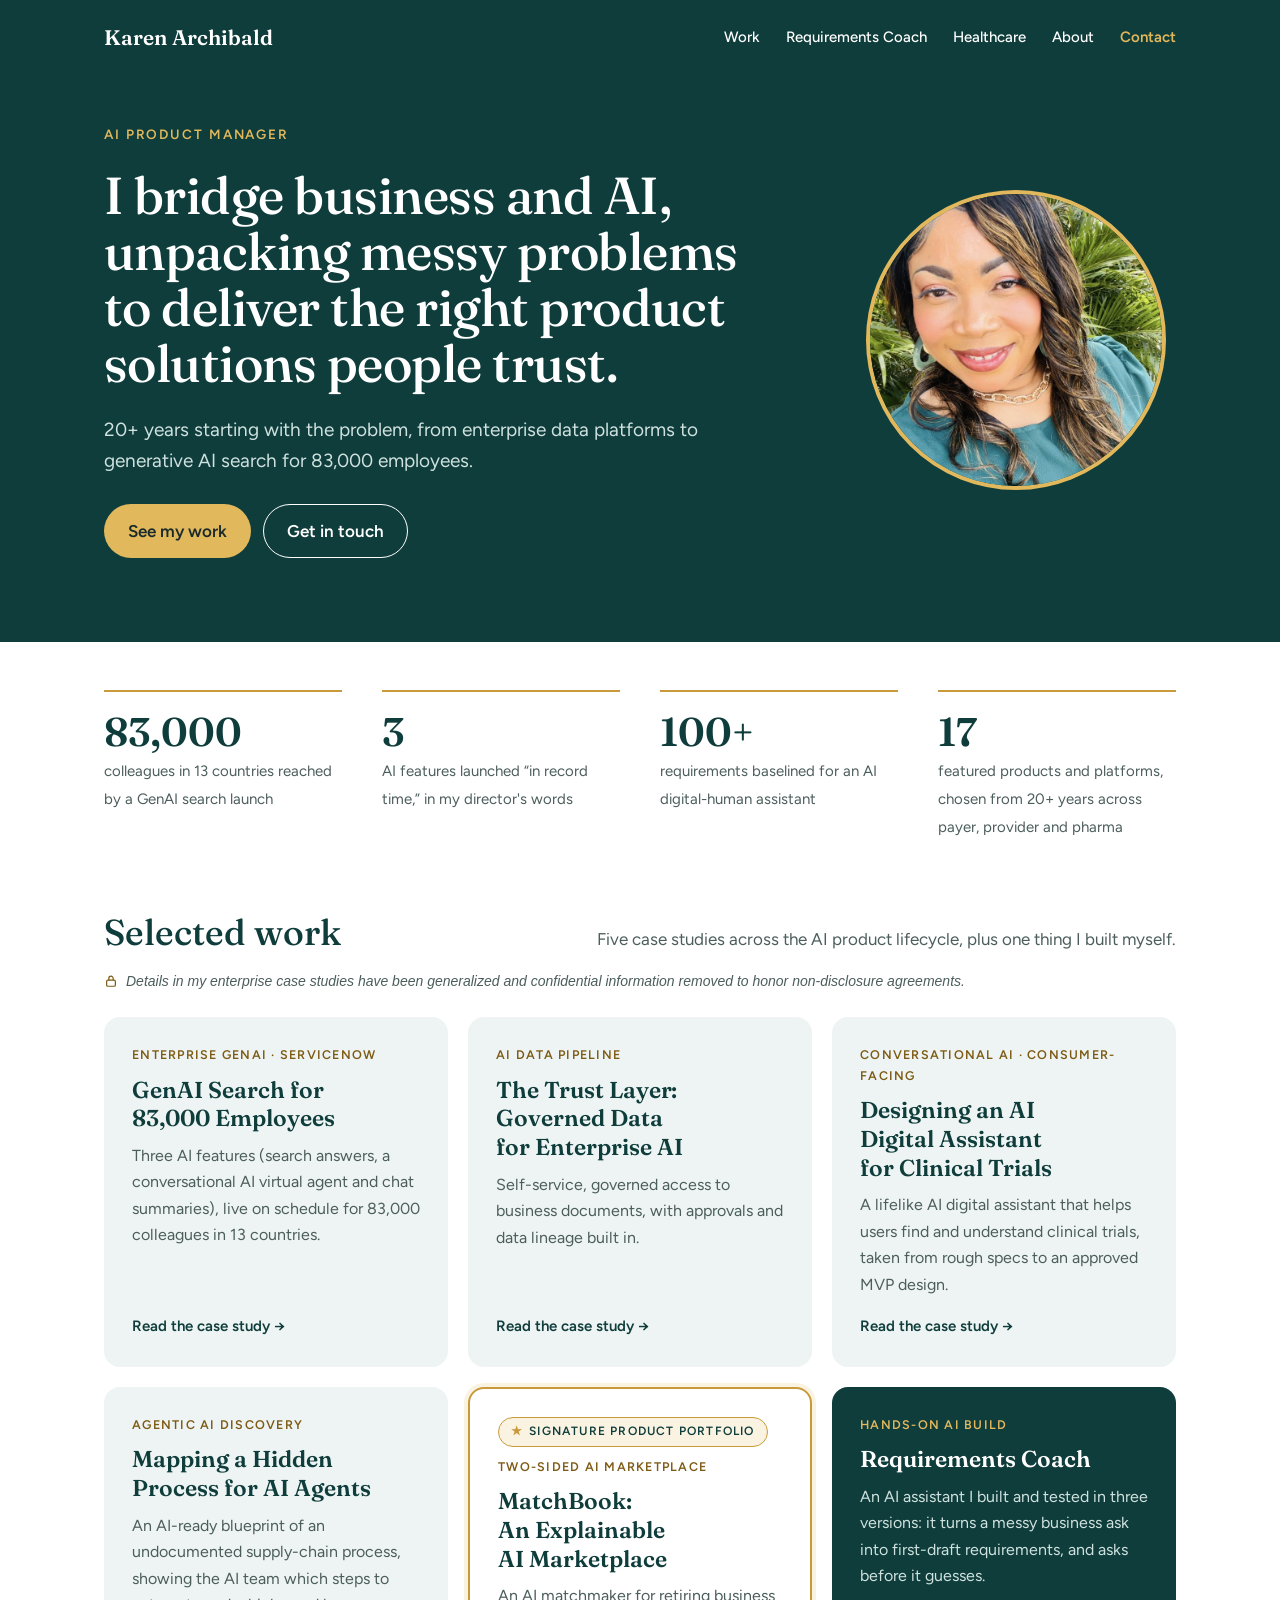
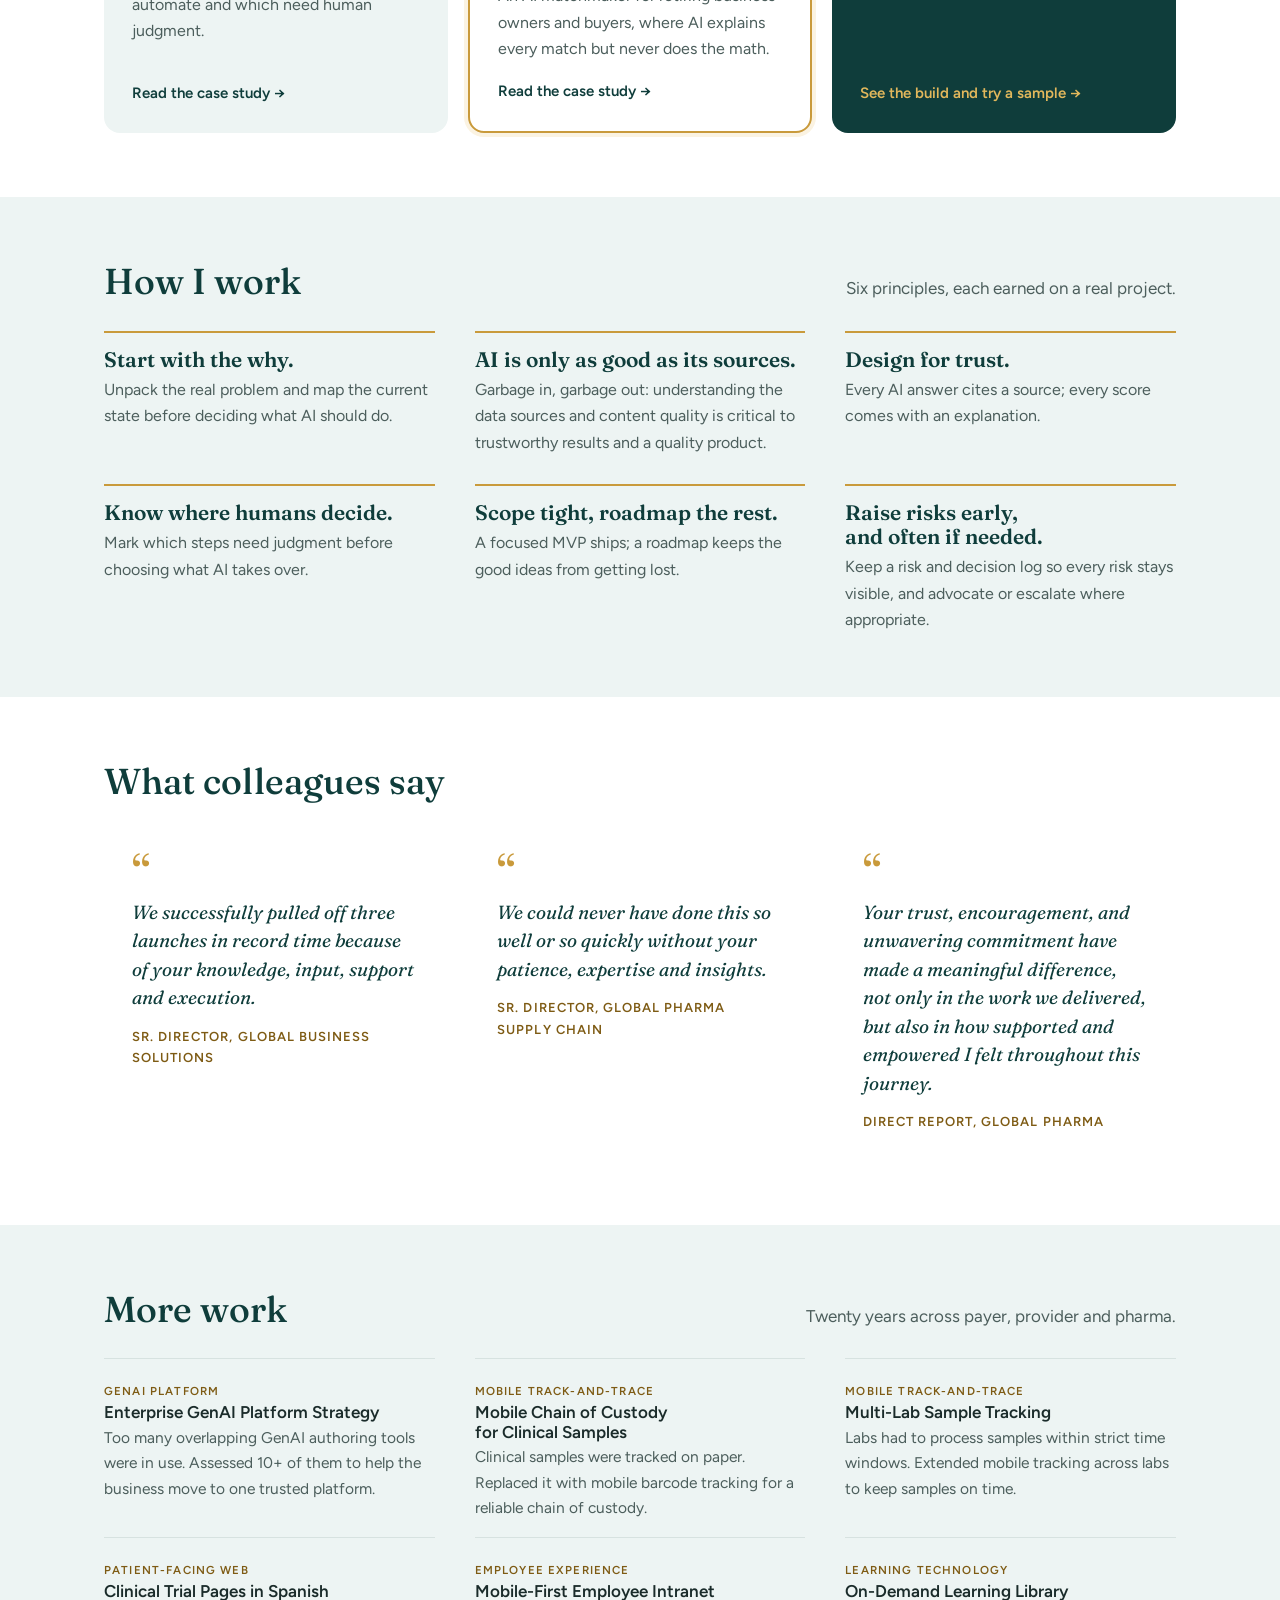
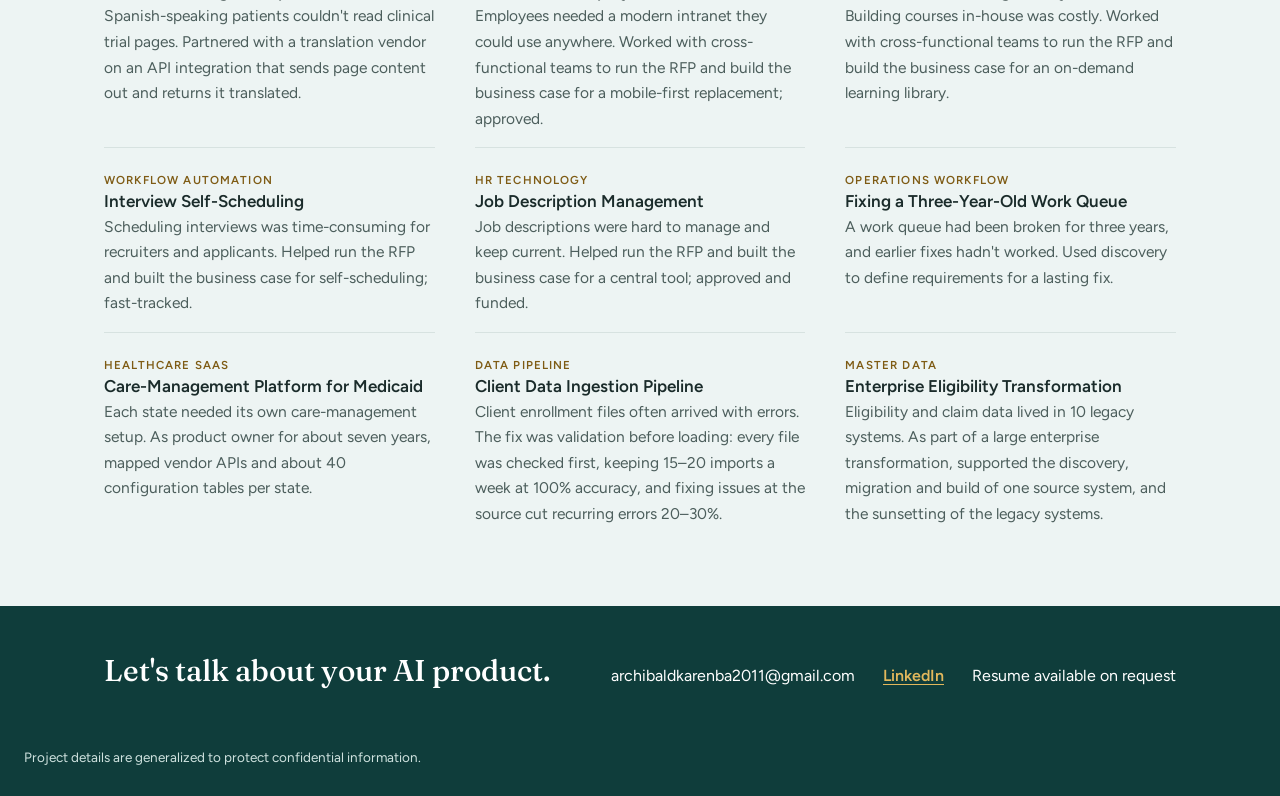
==== commit 99e809f4: "Add files via upload" ====
--- a/index.html
+++ b/index.html
@@ -17,6 +17,7 @@
     <div class="links">
       <a href="index.html#work">Work</a>
       <a href="requirements-coach.html">Requirements Coach</a>
+      <a href="healthcare.html">Healthcare</a>
       <a href="about.html">About</a>
       <a class="cta" href="#contact">Contact</a>
     </div>
@@ -63,7 +64,7 @@
   <section class="tint">
     <div class="wrap">
       <div class="section-head"><h2>More work</h2><p>Twenty years across payer, provider and pharma.</p></div>
-      <div class="compact"><div><span class="tag">GenAI platform</span><h3>Enterprise GenAI Platform Strategy</h3><p>Too many overlapping GenAI authoring tools were in use. Assessed 10+ of them to help the business move to one trusted platform.</p></div><div><span class="tag">Mobile track-and-trace</span><h3>Mobile Chain of Custody for Clinical Samples</h3><p>Clinical samples were tracked on paper. Replaced it with mobile barcode tracking for a reliable chain of custody.</p></div><div><span class="tag">Mobile track-and-trace</span><h3>Multi-Lab Sample Tracking</h3><p>Labs had to process samples within strict time windows. Extended mobile tracking across labs to keep samples on time.</p></div><div><span class="tag">Patient-facing web</span><h3>Clinical Trial Pages in Spanish</h3><p>Spanish-speaking patients couldn&#x27;t read clinical trial pages. Partnered with a translation vendor on an API integration that sends page content out and returns it translated.</p></div><div><span class="tag">Employee experience</span><h3>Mobile-First Employee Intranet</h3><p>Employees needed a modern intranet they could use anywhere. Worked with cross-functional teams to run the RFP and build the business case for a mobile-first replacement; approved.</p></div><div><span class="tag">Learning technology</span><h3>On-Demand Learning Library</h3><p>Building courses in-house was costly. Worked with cross-functional teams to run the RFP and build the business case for an on-demand learning library.</p></div><div><span class="tag">Workflow automation</span><h3>Interview Self-Scheduling</h3><p>Scheduling interviews was time-consuming for recruiters and applicants. Helped run the RFP and built the business case for self-scheduling; fast-tracked.</p></div><div><span class="tag">HR technology</span><h3>Job Description Management</h3><p>Job descriptions were hard to manage and keep current. Helped run the RFP and built the business case for a central tool; approved and funded.</p></div><div><span class="tag">Operations workflow</span><h3>Fixing a Three-Year-Old Work Queue</h3><p>A work queue had been broken for three years, and earlier fixes hadn&#x27;t worked. Used discovery to define requirements for a lasting fix.</p></div><div><span class="tag">Healthcare SaaS</span><h3>Care-Management Platform for Medicaid</h3><p>Each state needed its own care-management setup. As product owner for about seven years, mapped vendor APIs and about 40 configuration tables per state.</p></div><div><span class="tag">Data pipeline</span><h3>Client Data Ingestion Pipeline</h3><p>Client enrollment files often arrived with errors. The fix was validation before loading: every file was checked first, keeping 15–20 imports a week at 100% accuracy, and fixing issues at the source cut recurring errors 20–30%.</p></div><div><span class="tag">Master data</span><h3>Enterprise Eligibility Transformation</h3><p>Eligibility data lived in 20 legacy systems. As part of a large enterprise transformation, supported the discovery, migration and build of one source system, and the sunsetting of the legacy systems.</p></div></div>
+      <div class="compact"><div><span class="tag">GenAI platform</span><h3>Enterprise GenAI Platform Strategy</h3><p>Too many overlapping GenAI authoring tools were in use. Assessed 10+ of them to help the business move to one trusted platform.</p></div><div><span class="tag">Mobile track-and-trace</span><h3>Mobile Chain of Custody for Clinical Samples</h3><p>Clinical samples were tracked on paper. Replaced it with mobile barcode tracking for a reliable chain of custody.</p></div><div><span class="tag">Mobile track-and-trace</span><h3>Multi-Lab Sample Tracking</h3><p>Labs had to process samples within strict time windows. Extended mobile tracking across labs to keep samples on time.</p></div><div><span class="tag">Patient-facing web</span><h3>Clinical Trial Pages in Spanish</h3><p>Spanish-speaking patients couldn&#x27;t read clinical trial pages. Partnered with a translation vendor on an API integration that sends page content out and returns it translated.</p></div><div><span class="tag">Employee experience</span><h3>Mobile-First Employee Intranet</h3><p>Employees needed a modern intranet they could use anywhere. Worked with cross-functional teams to run the RFP and build the business case for a mobile-first replacement; approved.</p></div><div><span class="tag">Learning technology</span><h3>On-Demand Learning Library</h3><p>Building courses in-house was costly. Worked with cross-functional teams to run the RFP and build the business case for an on-demand learning library.</p></div><div><span class="tag">Workflow automation</span><h3>Interview Self-Scheduling</h3><p>Scheduling interviews was time-consuming for recruiters and applicants. Helped run the RFP and built the business case for self-scheduling; fast-tracked.</p></div><div><span class="tag">HR technology</span><h3>Job Description Management</h3><p>Job descriptions were hard to manage and keep current. Helped run the RFP and built the business case for a central tool; approved and funded.</p></div><div><span class="tag">Operations workflow</span><h3>Fixing a Three-Year-Old Work Queue</h3><p>A work queue had been broken for three years, and earlier fixes hadn&#x27;t worked. Used discovery to define requirements for a lasting fix.</p></div><div><span class="tag">Healthcare SaaS</span><h3>Care-Management Platform for Medicaid</h3><p>Each state needed its own care-management setup. As product owner for about seven years, mapped vendor APIs and about 40 configuration tables per state.</p></div><div><span class="tag">Data pipeline</span><h3>Client Data Ingestion Pipeline</h3><p>Client enrollment files often arrived with errors. The fix was validation before loading: every file was checked first, keeping 15–20 imports a week at 100% accuracy, and fixing issues at the source cut recurring errors 20–30%.</p></div><div><span class="tag">Master data</span><h3>Enterprise Eligibility Transformation</h3><p>Eligibility and claim data lived in 10 legacy systems. As part of a large enterprise transformation, supported the discovery, migration and build of one source system, and the sunsetting of the legacy systems.</p></div></div>
     </div>
   </section>
 </main>
--- a/assets/style.css
+++ b/assets/style.css
@@ -227,3 +227,57 @@
 .prose ul.chips li { margin: 0; }
 .prose ul.chips li::marker { content: none; }
 @media (max-width: 720px) { .toolkit { grid-template-columns: 1fr; } }
+
+/* ===== Case study lifecycle layout (Oct 14, 2026) ===== */
+:root { --gold-soft: #FBF3E2; --deep: #0A2B29; }
+
+/* NDA disclaimer */
+.nda { display: flex; gap: 8px; align-items: baseline; font-size: 14px; font-style: italic; color: var(--muted); }
+.nda svg { flex: none; color: var(--gold-text); position: relative; top: 2px; }
+.prose .nda { margin: 14px 0 0; }
+.work-note { margin: -12px 0 24px; }
+
+/* AI hypothesis callout */
+.hypo { margin: 0 0 8px; padding: 22px 24px; border-radius: 14px; background: var(--gold-soft); border: 1.5px solid var(--gold); }
+.hypo .lbl { font-size: 12.5px; font-weight: 600; letter-spacing: .12em; text-transform: uppercase; color: var(--gold-text); margin-bottom: 6px; }
+.prose .hypo p { margin: 0; font-family: var(--display); font-size: 21px; line-height: 1.45; color: var(--teal); }
+.hypo p b { font-weight: 600; }
+
+/* Lifecycle band */
+.life { background: var(--teal); color: #fff; }
+.life-head { display: flex; flex-direction: column; gap: 8px; margin-bottom: 36px; max-width: 46em; }
+.life .eyebrow { color: var(--gold-light); }
+.life-head h2 { color: #fff; font-size: clamp(28px, 3.4vw, 36px); }
+.life-head p { margin: 0; color: var(--on-dark-muted); }
+.phases { display: grid; grid-template-columns: repeat(4, minmax(0, 1fr)); gap: 16px; }
+.phases.three { grid-template-columns: repeat(3, minmax(0, 1fr)); }
+.phase { background: var(--deep); border: 1px solid rgba(226,184,92,.28); border-radius: 16px; padding: 22px 20px; display: flex; flex-direction: column; gap: 18px; min-width: 0; }
+.ph-top { display: flex; align-items: center; gap: 12px; }
+.medal { flex: none; width: 38px; height: 38px; border-radius: 50%; background: var(--gold-light); color: var(--teal); font-weight: 700; font-size: 16px; display: grid; place-items: center; font-variant-numeric: tabular-nums; }
+.phase.paused .medal { background: transparent; border: 1.5px dashed var(--gold-light); color: var(--gold-light); }
+.phase h3 { color: #fff; font-size: 23px; font-weight: 600; }
+.ph-sub { font-size: 13.5px; color: var(--on-dark-muted); margin-top: 2px; }
+.ph-lbl { font-size: 12.5px; font-weight: 600; letter-spacing: .12em; text-transform: uppercase; color: var(--gold-light); margin-bottom: 8px; padding-bottom: 6px; border-bottom: 1px solid rgba(226,184,92,.35); }
+.phase ul { margin: 0; padding-left: 1.15em; display: flex; flex-direction: column; gap: 8px; font-size: 15.5px; line-height: 1.5; color: #fff; }
+.phase ul li::marker { color: var(--gold-light); }
+.phase ul.res { list-style: none; padding-left: 0; }
+.phase ul.res li { display: grid; grid-template-columns: 18px 1fr; gap: 8px; color: var(--on-dark-muted); }
+.phase ul.res li::before { content: "✓"; color: var(--gold-light); font-weight: 700; }
+.phase ul.res strong { color: #fff; font-weight: 600; }
+.results { margin-top: auto; }
+@media (max-width: 1080px) { .phases { grid-template-columns: repeat(2, minmax(0, 1fr)); } .phases.three { grid-template-columns: 1fr; } }
+@media (max-width: 640px) { .phases { grid-template-columns: 1fr; } }
+
+/* Signature Product Portfolio card (MatchBook) */
+.card.signature { background: #fff; border: 2px solid var(--gold); box-shadow: 0 0 0 4px var(--gold-soft); }
+.sig-badge { align-self: flex-start; display: inline-flex; align-items: center; gap: 6px; font-size: 12px; font-weight: 600; letter-spacing: .1em; text-transform: uppercase; color: var(--teal); background: var(--gold-soft); border: 1px solid var(--gold); border-radius: 999px; padding: 4px 12px; }
+.sig-badge::before { content: "★"; color: var(--gold); }
+
+/* MatchBook: signature eyebrow + see-the-full-build callout */
+.band .eyebrow .sig { color: var(--gold-light); }
+.seebuild { margin: 40px 0 0; padding: 26px; border-radius: 16px; background: var(--gold-soft); border: 2px solid var(--gold); display: flex; flex-wrap: wrap; gap: 14px 24px; align-items: center; justify-content: space-between; }
+.seebuild > div { flex: 1 1 320px; min-width: 0; }
+.seebuild .lbl { font-size: 12.5px; font-weight: 600; letter-spacing: .12em; text-transform: uppercase; color: var(--gold-text); margin-bottom: 4px; }
+.prose .seebuild h3 { font-size: 24px; margin: 0 0 6px; }
+.prose .seebuild p { margin: 0; color: var(--muted); font-size: 16px; }
+.soon { display: inline-block; font-weight: 600; font-size: 15px; padding: 12px 22px; border-radius: 999px; border: 1.5px dashed var(--teal); color: var(--teal); background: #fff; white-space: nowrap; }
